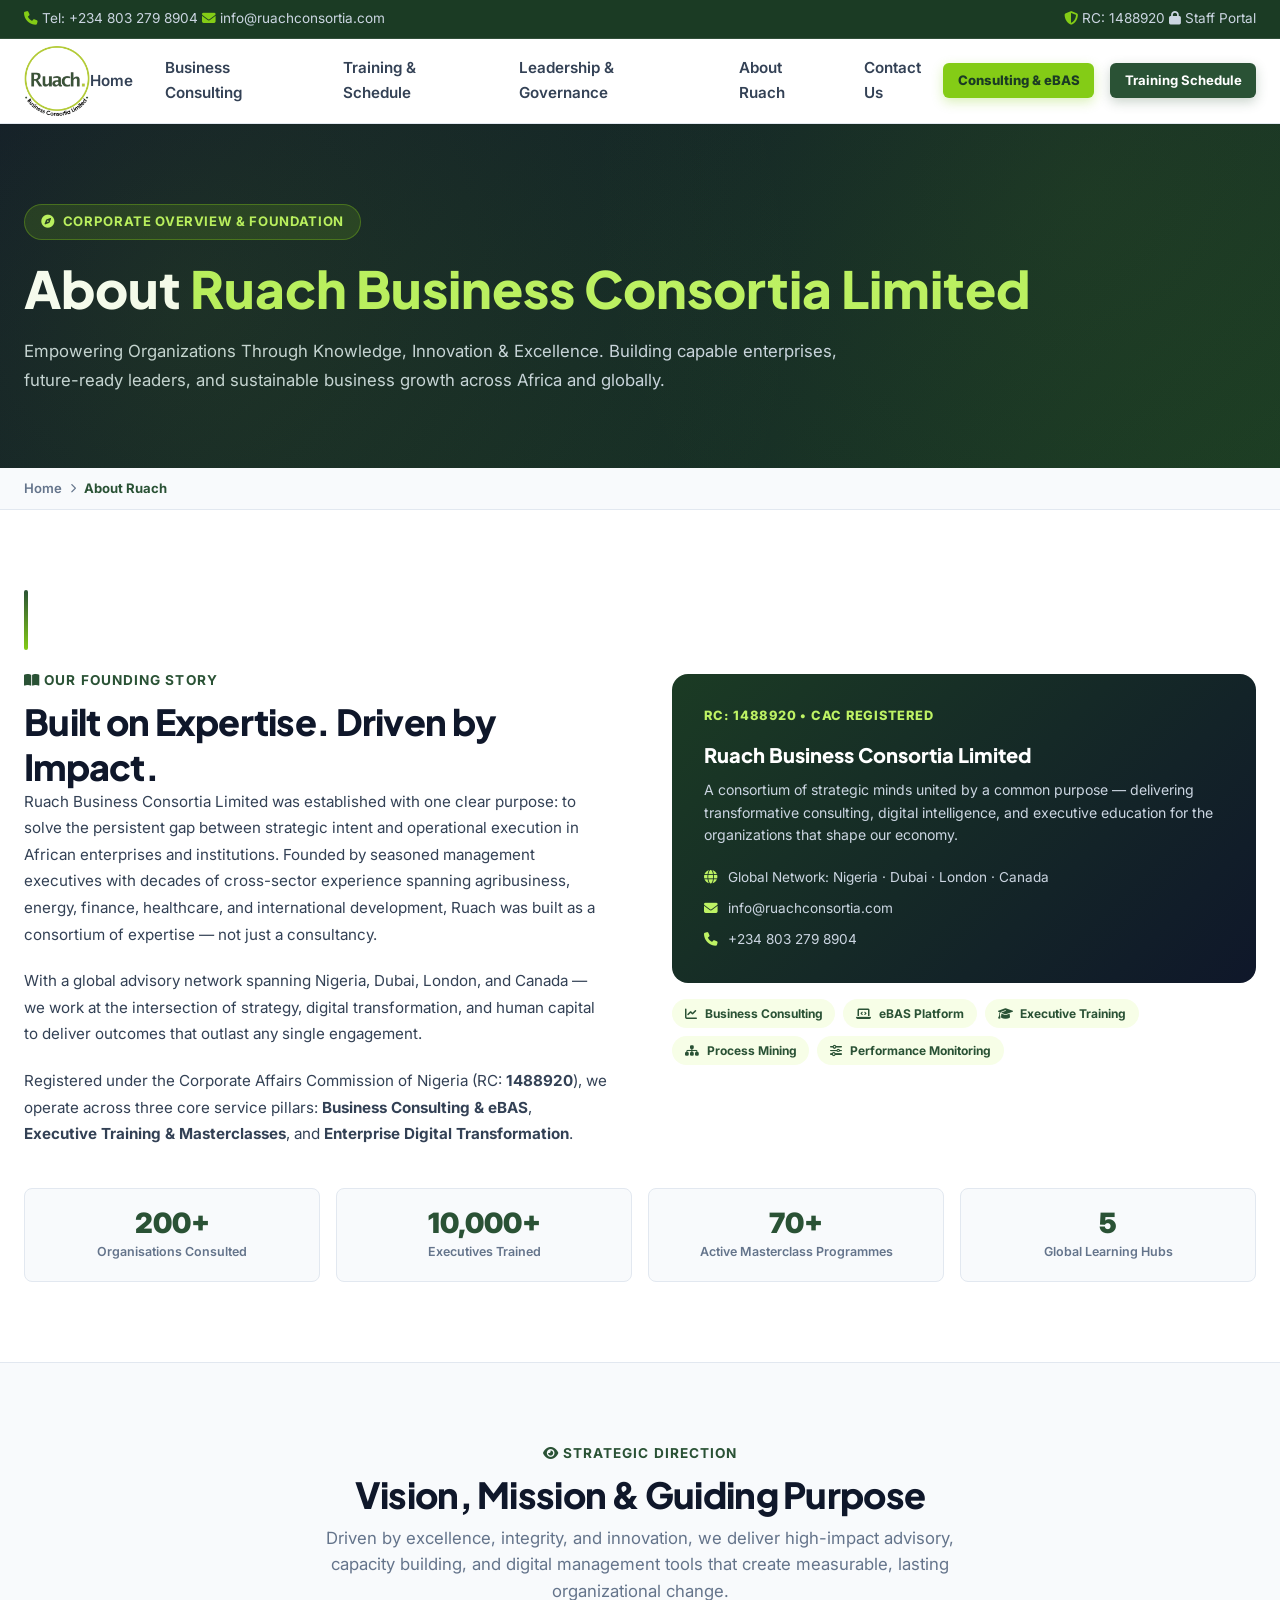
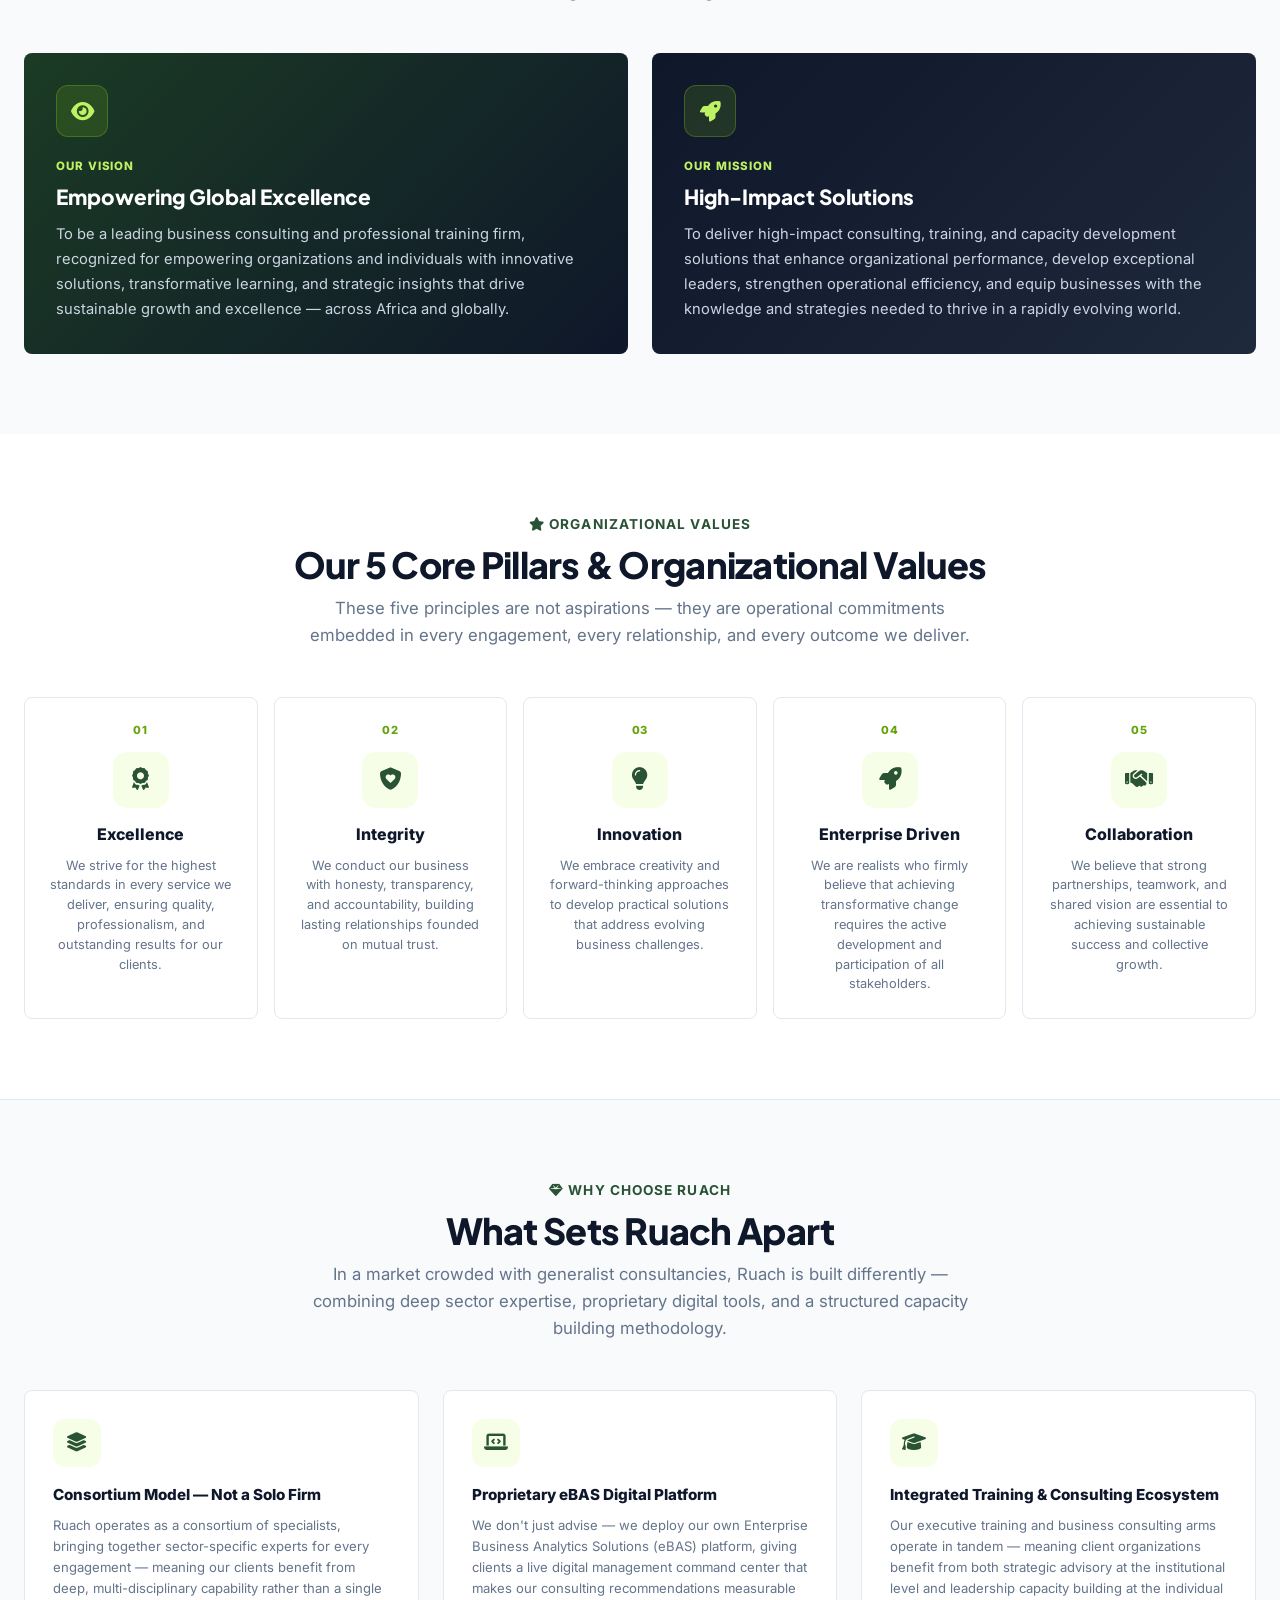
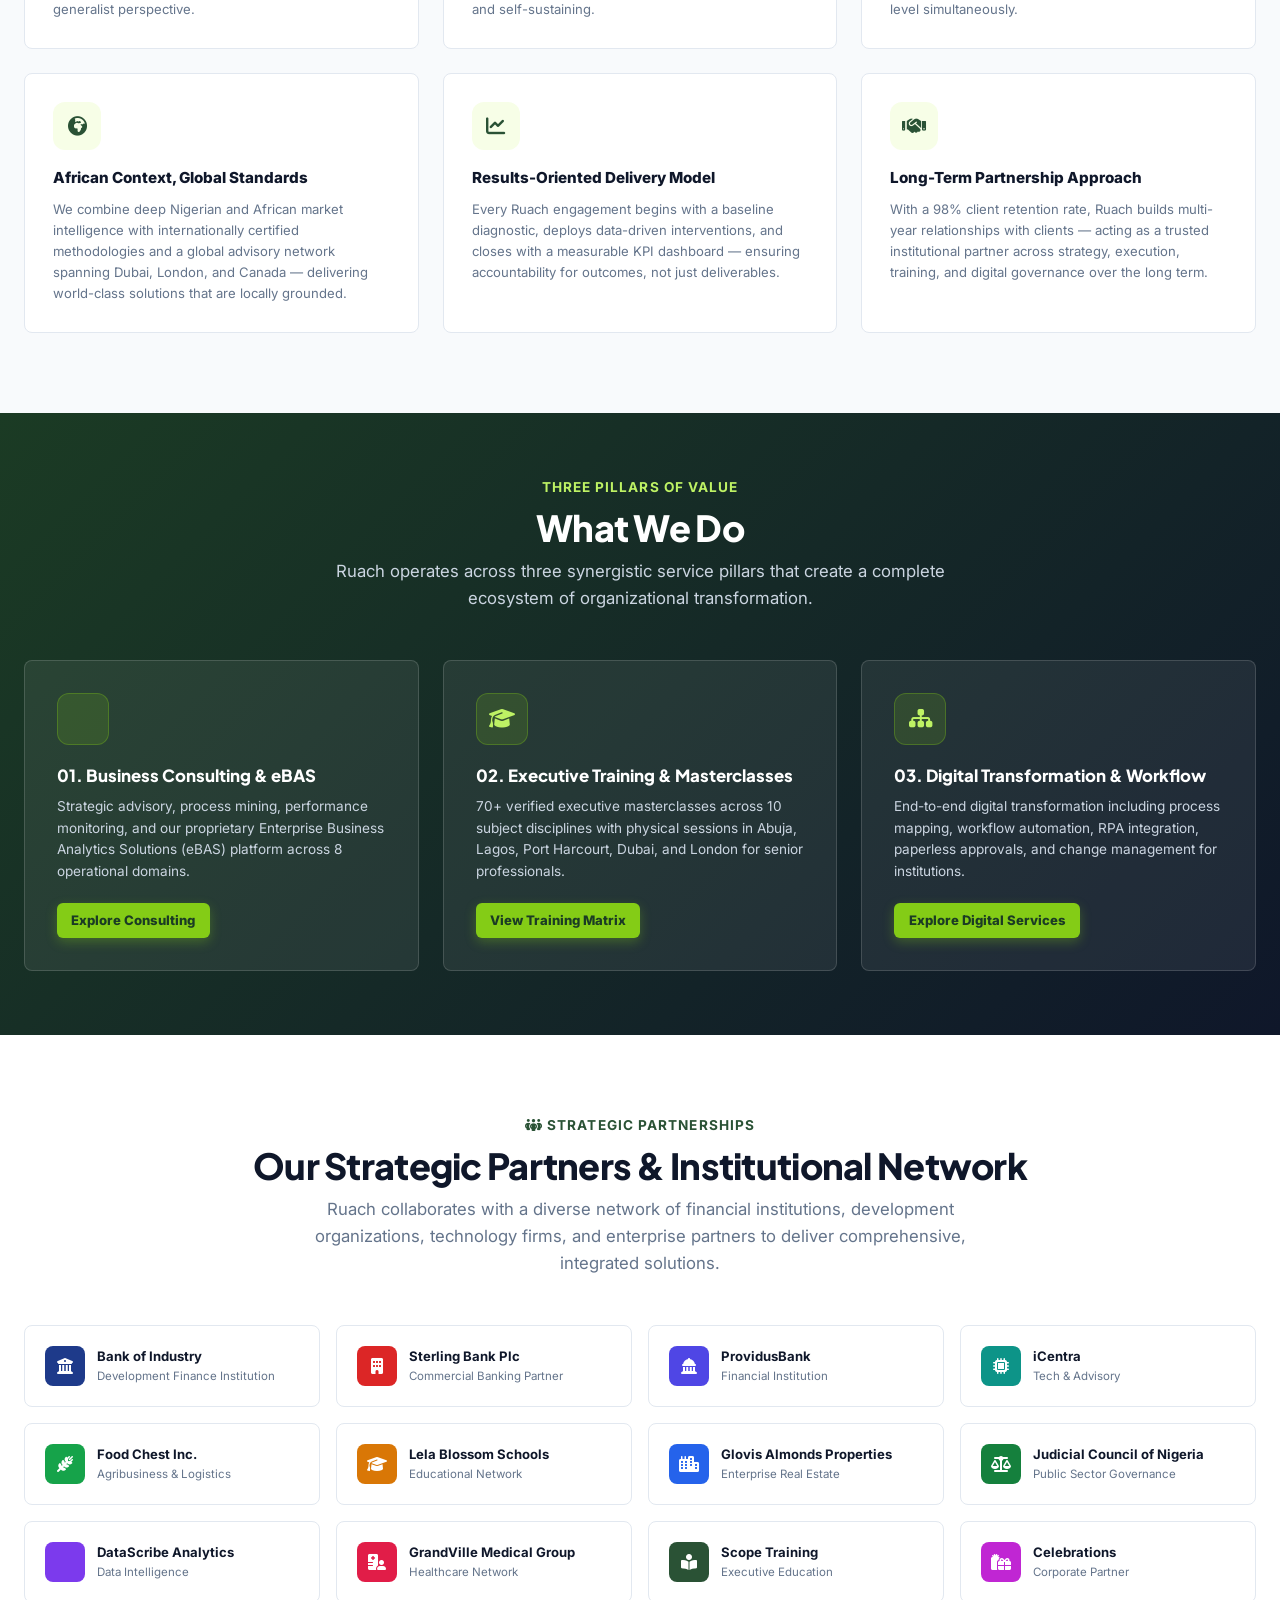
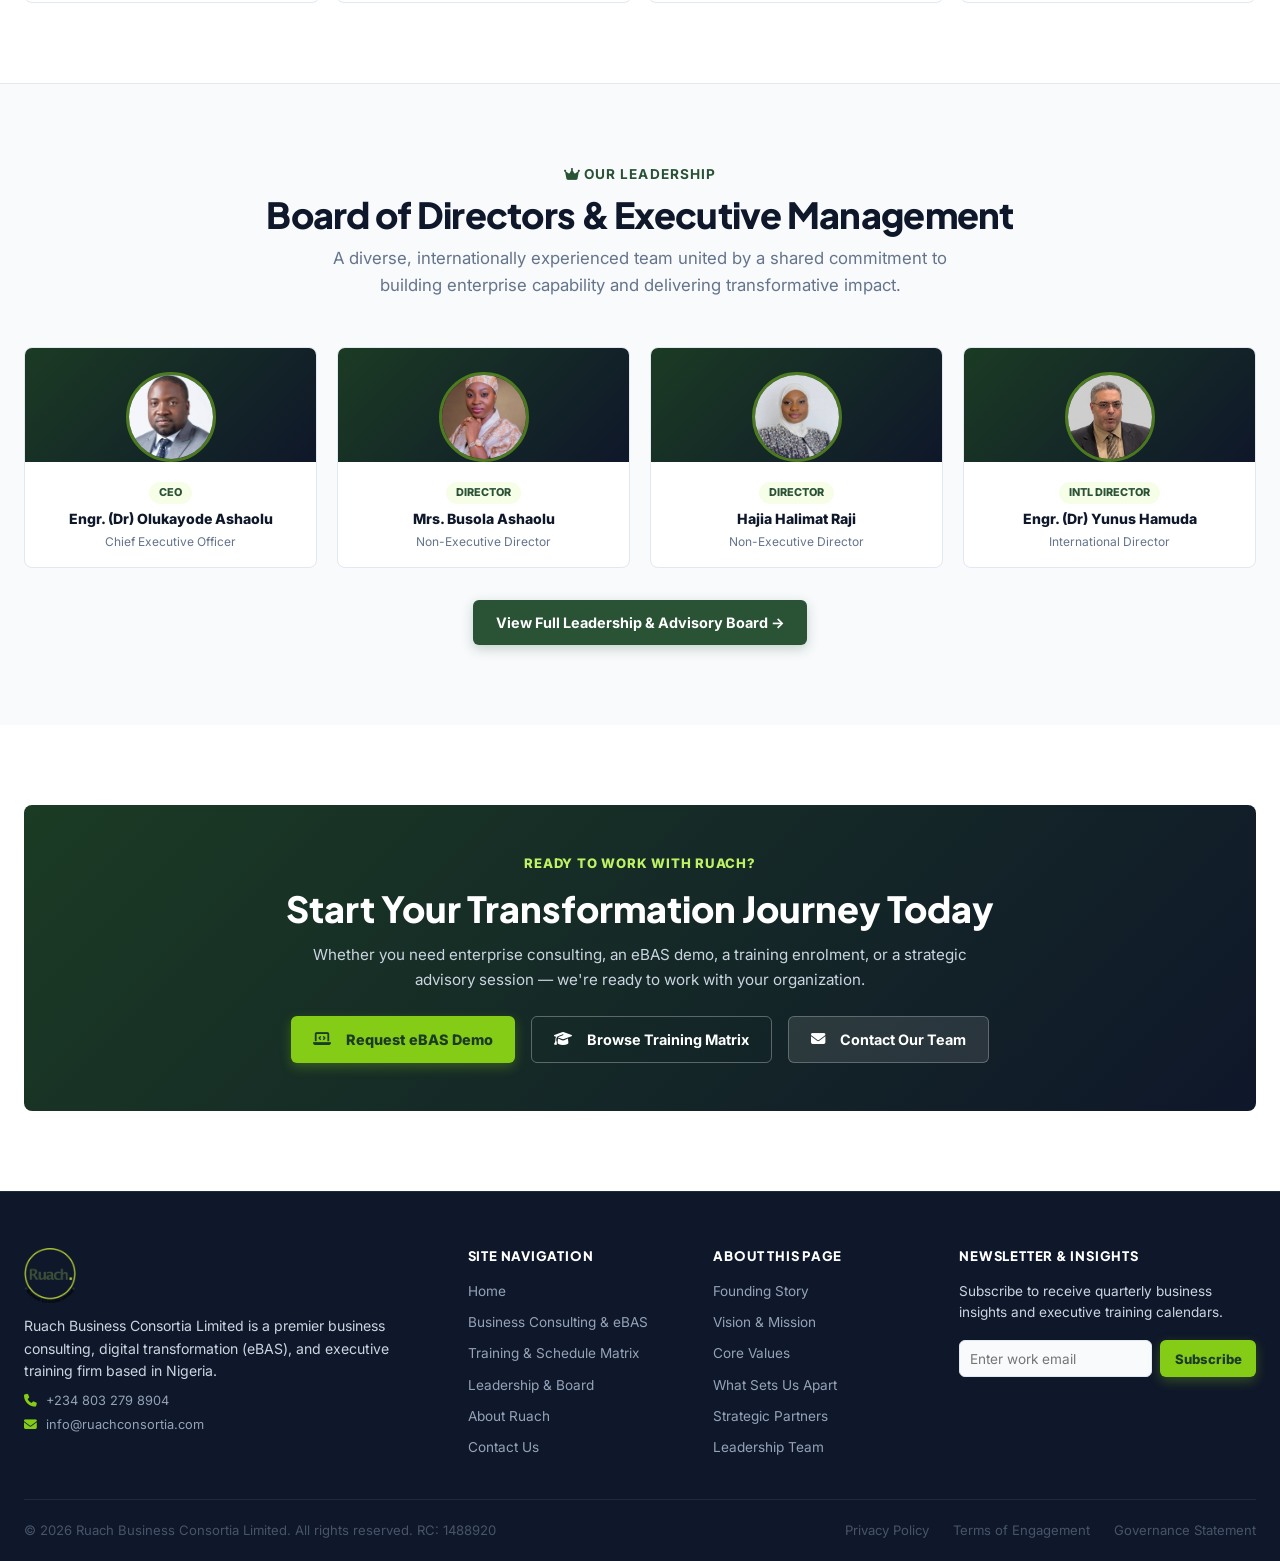
==== about.html @ 00b5b19e "Update available course prospectuses, add lead capture download flow, and update contact details (+2" ====
<!DOCTYPE html>
<html lang="en">
<head>
  <meta charset="UTF-8">
  <meta name="viewport" content="width=device-width, initial-scale=1.0">
  <title>About Ruach Business Consortia Ltd | Vision, Mission &amp; Leadership</title>
  <meta name="description" content="Learn about Ruach Business Consortia Limited — our founding story, vision, mission, core organizational values, strategic partners, and leadership team. Headquartered in Abuja, Nigeria.">
  <link rel="preconnect" href="https://fonts.googleapis.com">
  <link rel="preconnect" href="https://fonts.gstatic.com" crossorigin>
  <link href="https://fonts.googleapis.com/css2?family=Plus+Jakarta+Sans:ital,wght@0,300;0,400;0,500;0,600;0,700;0,800;1,400;1,600&family=Outfit:wght@400;500;600;700;800;900&display=swap" rel="stylesheet">
  <link rel="stylesheet" href="https://cdnjs.cloudflare.com/ajax/libs/font-awesome/6.4.0/css/all.min.css">
  <link rel="stylesheet" href="css/style.css">
  <style>
    /* ── About Hero ── */
    .about-hero{background:linear-gradient(135deg,var(--primary-navy) 0%,var(--primary-green-dark) 100%);padding:5rem 0 4.5rem;color:#fff;position:relative;overflow:hidden;}
    .about-hero::before{content:'';position:absolute;inset:0;background-image:radial-gradient(circle at 15% 50%,rgba(132,204,22,.1) 0%,transparent 55%),radial-gradient(circle at 85% 20%,rgba(132,204,22,.06) 0%,transparent 45%);pointer-events:none;}
    .about-hero-pill{display:inline-flex;align-items:center;gap:.5rem;background:rgba(132,204,22,.15);border:1px solid rgba(132,204,22,.35);color:#BEF264;font-size:.82rem;font-weight:700;padding:.4rem 1rem;border-radius:50px;margin-bottom:1.25rem;text-transform:uppercase;letter-spacing:.05em;}
    .about-hero h1{font-size:clamp(2rem,4vw,3.25rem);font-weight:800;line-height:1.12;color:#fff;margin-bottom:1.25rem;}
    .about-hero h1 span{color:#BEF264;}
    .about-hero p{font-size:1.05rem;color:#CBD5E1;line-height:1.75;max-width:820px;margin-bottom:0;}

    /* ── Story / Founding section ── */
    .story-grid{display:grid;grid-template-columns:1fr 1fr;gap:4rem;align-items:center;}
    .story-accent-bar{width:4px;height:60px;background:linear-gradient(to bottom,var(--primary-green),var(--accent-lime));border-radius:2px;margin-bottom:1.25rem;}
    .story-stat-row{display:grid;grid-template-columns:repeat(4,1fr);gap:1rem;margin-top:2.5rem;}
    .story-stat{background:var(--bg-slate);border:1px solid var(--border-light);border-radius:var(--radius-lg);padding:1.25rem;text-align:center;}
    .story-stat-num{font-size:1.75rem;font-weight:900;color:var(--primary-green);line-height:1;}
    .story-stat-label{font-size:.78rem;color:var(--text-muted);font-weight:600;margin-top:.3rem;}

    /* ── Vision / Mission ── */
    .vm-grid{display:grid;grid-template-columns:1fr 1fr;gap:1.5rem;}
    .vm-box{border-radius:var(--radius-lg);padding:2rem;position:relative;overflow:hidden;}
    .vm-box-vision{background:linear-gradient(135deg,var(--primary-green-dark) 0%,var(--primary-navy) 100%);color:#fff;}
    .vm-box-mission{background:linear-gradient(135deg,var(--primary-navy) 0%,#1e293b 100%);color:#fff;}
    .vm-icon-wrap{width:52px;height:52px;border-radius:12px;background:rgba(132,204,22,.15);border:1px solid rgba(132,204,22,.3);display:flex;align-items:center;justify-content:center;font-size:1.3rem;color:#BEF264;margin-bottom:1.25rem;}
    .vm-label{font-size:.72rem;font-weight:800;color:#BEF264;text-transform:uppercase;letter-spacing:.08em;margin-bottom:.5rem;}
    .vm-title2{font-size:1.3rem;font-weight:800;color:#fff;margin-bottom:.75rem;}
    .vm-text2{font-size:.92rem;color:#CBD5E1;line-height:1.7;}

    /* ── Core Values ── */
    .core-values-page-grid{display:grid;grid-template-columns:repeat(5,1fr);gap:1rem;}
    .cv-card{background:var(--bg-white);border:1px solid var(--border-light);border-radius:var(--radius-lg);padding:1.5rem;text-align:center;transition:var(--transition-fast);position:relative;overflow:hidden;}
    .cv-card::after{content:'';position:absolute;bottom:0;left:0;right:0;height:3px;background:linear-gradient(to right,var(--primary-green),var(--accent-lime));transform:scaleX(0);transition:transform .3s ease;}
    .cv-card:hover{transform:translateY(-4px);box-shadow:var(--shadow-lg);border-color:var(--primary-green);}
    .cv-card:hover::after{transform:scaleX(1);}
    .cv-num{font-size:.7rem;font-weight:800;color:var(--accent-lime-hover);letter-spacing:.08em;text-transform:uppercase;margin-bottom:.75rem;}
    .cv-icon{width:56px;height:56px;border-radius:14px;background:var(--accent-lime-light);color:var(--primary-green);display:flex;align-items:center;justify-content:center;font-size:1.4rem;margin:0 auto .9rem;}
    .cv-title{font-size:1rem;font-weight:800;color:var(--primary-navy);margin-bottom:.5rem;}
    .cv-desc{font-size:.8rem;color:var(--text-muted);line-height:1.55;}

    /* ── Pillars / What Sets Us Apart ── */
    .pillars-grid{display:grid;grid-template-columns:repeat(3,1fr);gap:1.5rem;}
    .pillar-card{background:var(--bg-white);border:1px solid var(--border-light);border-radius:var(--radius-lg);padding:1.75rem;transition:var(--transition-fast);}
    .pillar-card:hover{border-color:var(--primary-green);box-shadow:var(--shadow-md);}
    .pillar-icon{width:48px;height:48px;border-radius:12px;background:var(--accent-lime-light);color:var(--primary-green);display:flex;align-items:center;justify-content:center;font-size:1.2rem;margin-bottom:1rem;}
    .pillar-title{font-size:.95rem;font-weight:800;color:var(--text-dark);margin-bottom:.5rem;}
    .pillar-desc{font-size:.82rem;color:var(--text-muted);line-height:1.6;}

    /* ── Partners ── */
    .partners-display{display:grid;grid-template-columns:repeat(4,1fr);gap:1rem;}
    .partner-tile{background:var(--bg-white);border:1px solid var(--border-light);border-radius:var(--radius-lg);padding:1.25rem;display:flex;align-items:center;gap:.75rem;transition:var(--transition-fast);}
    .partner-tile:hover{border-color:var(--primary-green);box-shadow:var(--shadow-sm);}
    .partner-badge{width:40px;height:40px;border-radius:8px;display:flex;align-items:center;justify-content:center;font-size:1rem;color:#fff;flex-shrink:0;}
    .partner-info .p-name{font-size:.82rem;font-weight:700;color:var(--text-dark);}
    .partner-info .p-type{font-size:.72rem;color:var(--text-muted);}

    /* ── Leadership preview cards ── */
    .leaders-grid{display:grid;grid-template-columns:repeat(4,1fr);gap:1.25rem;}
    .leader-card{background:var(--bg-white);border:1px solid var(--border-light);border-radius:var(--radius-lg);overflow:hidden;transition:var(--transition-fast);text-align:center;}
    .leader-card:hover{transform:translateY(-3px);box-shadow:var(--shadow-lg);border-color:var(--primary-green);}
    .leader-img-wrap{background:linear-gradient(135deg,var(--primary-green-dark),var(--primary-navy));padding:1.5rem 1.5rem 0;display:flex;justify-content:center;}
    .leader-img{width:90px;height:90px;border-radius:50%;object-fit:cover;border:3px solid rgba(132,204,22,.5);}
    .leader-img-placeholder{width:90px;height:90px;border-radius:50%;background:rgba(255,255,255,.15);border:3px solid rgba(132,204,22,.35);display:flex;align-items:center;justify-content:center;font-size:1.6rem;color:#BEF264;}
    .leader-body{padding:1rem;}
    .leader-badge{display:inline-block;background:var(--accent-lime-light);color:var(--primary-green);font-size:.68rem;font-weight:800;padding:.15rem .6rem;border-radius:50px;text-transform:uppercase;margin-bottom:.4rem;}
    .leader-name{font-size:.88rem;font-weight:800;color:var(--text-dark);margin-bottom:.2rem;line-height:1.3;}
    .leader-role{font-size:.75rem;color:var(--text-muted);}

    /* ── CTA Banner ── */
    .about-cta-banner{background:linear-gradient(135deg,var(--primary-green-dark) 0%,var(--primary-navy) 100%);border-radius:var(--radius-lg);padding:3rem;text-align:center;}
    .about-cta-btns{display:flex;gap:1rem;justify-content:center;flex-wrap:wrap;margin-top:1.5rem;}

    /* ── Footer ── */
    .footer{background:var(--primary-navy);color:#CBD5E1;padding:3.5rem 0 0;}
    .footer-grid{display:grid;grid-template-columns:2fr 1fr 1fr 1.5fr;gap:3rem;margin-bottom:2.5rem;}
    .footer-title{font-size:.82rem;font-weight:800;color:#fff;text-transform:uppercase;letter-spacing:.06em;margin-bottom:1rem;}
    .footer-links{display:flex;flex-direction:column;gap:.6rem;}
    .footer-links a{font-size:.85rem;color:#94A3B8;transition:var(--transition-fast);}
    .footer-links a:hover{color:var(--accent-lime);padding-left:4px;}
    .footer-bottom{border-top:1px solid rgba(255,255,255,.08);padding:1.25rem 0;display:flex;justify-content:space-between;align-items:center;font-size:.82rem;color:#475569;}

    @media(max-width:1024px){
      .story-grid{grid-template-columns:1fr;gap:2rem;}
      .core-values-page-grid{grid-template-columns:repeat(3,1fr);}
      .partners-display{grid-template-columns:repeat(2,1fr);}
      .leaders-grid{grid-template-columns:repeat(2,1fr);}
      .pillars-grid{grid-template-columns:repeat(2,1fr);}
      .footer-grid{grid-template-columns:1fr 1fr;}
      .vm-grid{grid-template-columns:1fr;}
    }
    @media(max-width:768px){
      .core-values-page-grid{grid-template-columns:repeat(2,1fr);}
      .story-stat-row{grid-template-columns:repeat(2,1fr);}
      .pillars-grid{grid-template-columns:1fr;}
      .partners-display{grid-template-columns:1fr 1fr;}
      .leaders-grid{grid-template-columns:1fr 1fr;}
      .footer-grid{grid-template-columns:1fr;gap:1.5rem;}
    }
  </style>
</head>
<body>

  <!-- TOP BAR -->
  <div class="top-bar">
    <div class="container top-bar-inner">
      <div class="top-bar-left">
        <span class="top-bar-item"><i class="fa-solid fa-phone" style="color:var(--accent-lime);"></i> Tel: +234 803 279 8904</span>
        <span class="top-bar-item"><i class="fa-solid fa-envelope" style="color:var(--accent-lime);"></i> info@ruachconsortia.com</span>
      </div>
      <div class="top-bar-right">
        <span class="top-bar-item"><i class="fa-solid fa-shield-halved" style="color:var(--accent-lime);"></i> RC: 1488920</span>
        <a href="index.html#admin" class="top-bar-link"><i class="fa-solid fa-lock"></i> Staff Portal</a>
      </div>
    </div>
  </div>

  <!-- MAIN NAV -->
  <header class="header">
    <div class="container header-inner">
      <a href="index.html" class="brand-logo-wrapper">
        <img src="assets/images/ruach_logo_new.png" alt="Ruach Business Consortia Limited Logo" class="brand-logo-img">
      </a>
      <nav class="nav-menu" id="navMenu">
        <a href="index.html" class="nav-link">Home</a>
        <a href="consulting.html" class="nav-link">Business Consulting</a>
        <a href="trainings.html" class="nav-link">Training &amp; Schedule</a>
        <a href="index.html#leadership" class="nav-link">Leadership &amp; Governance</a>
        <a href="about.html" class="nav-link active">About Ruach</a>
        <a href="index.html#contact" class="nav-link">Contact Us</a>
      </nav>
      <div class="nav-actions">
        <a href="consulting.html" class="btn btn-lime btn-sm">Consulting &amp; eBAS</a>
        <a href="trainings.html" class="btn btn-primary btn-sm">Training Schedule</a>
        <button class="mobile-nav-toggle" id="mobileNavToggle"><i class="fa-solid fa-bars"></i></button>
      </div>
    </div>
  </header>

  <!-- =============================================
       HERO
  ============================================== -->
  <section class="about-hero">
    <div class="container">
      <div class="about-hero-pill"><i class="fa-solid fa-compass"></i> Corporate Overview &amp; Foundation</div>
      <h1>About <span>Ruach Business Consortia Limited</span></h1>
      <p>Empowering Organizations Through Knowledge, Innovation &amp; Excellence. Building capable enterprises, future-ready leaders, and sustainable business growth across Africa and globally.</p>
    </div>
  </section>

  <!-- BREADCRUMB STRIP -->
  <div style="background:var(--bg-slate);border-bottom:1px solid var(--border-light);padding:.65rem 0;">
    <div class="container" style="display:flex;align-items:center;gap:.5rem;font-size:.82rem;color:var(--text-muted);">
      <a href="index.html" style="color:var(--text-muted);font-weight:600;">Home</a>
      <i class="fa-solid fa-chevron-right" style="font-size:.6rem;"></i>
      <span style="color:var(--primary-green);font-weight:700;">About Ruach</span>
    </div>
  </div>

  <!-- =============================================
       FOUNDING STORY SECTION
  ============================================== -->
  <section class="section" style="background:var(--bg-white);" id="story">
    <div class="container">
      <div class="story-grid">
        <div>
          <div class="story-accent-bar"></div>
          <div class="section-subtitle"><i class="fa-solid fa-book-open" style="color:var(--primary-green);"></i> Our Founding Story</div>
          <h2 class="section-title">Built on Expertise. Driven by Impact.</h2>
          <p style="font-size:.95rem;color:var(--text-body);line-height:1.75;margin-bottom:1.25rem;">
            Ruach Business Consortia Limited was established with one clear purpose: to solve the persistent gap between strategic intent and operational execution in African enterprises and institutions. Founded by seasoned management executives with decades of cross-sector experience spanning agribusiness, energy, finance, healthcare, and international development, Ruach was built as a consortium of expertise — not just a consultancy.
          </p>
          <p style="font-size:.95rem;color:var(--text-body);line-height:1.75;margin-bottom:1.25rem;">
            With a global advisory network spanning Nigeria, Dubai, London, and Canada — we work at the intersection of strategy, digital transformation, and human capital to deliver outcomes that outlast any single engagement.
          </p>
          <p style="font-size:.95rem;color:var(--text-body);line-height:1.75;">
            Registered under the Corporate Affairs Commission of Nigeria (RC: <strong>1488920</strong>), we operate across three core service pillars: <strong>Business Consulting &amp; eBAS</strong>, <strong>Executive Training &amp; Masterclasses</strong>, and <strong>Enterprise Digital Transformation</strong>.
          </p>
        </div>
        <div>
          <div style="background:linear-gradient(135deg,var(--primary-green-dark) 0%,var(--primary-navy) 100%);border-radius:16px;padding:2rem;color:#fff;margin-bottom:1rem;">
            <div style="font-size:.8rem;font-weight:800;color:#BEF264;text-transform:uppercase;letter-spacing:.06em;margin-bottom:1rem;">RC: 1488920 &bull; CAC Registered</div>
            <h3 style="font-size:1.25rem;font-weight:800;color:#fff;margin-bottom:.75rem;">Ruach Business Consortia Limited</h3>
            <p style="font-size:.88rem;color:#CBD5E1;line-height:1.6;margin-bottom:1.25rem;">A consortium of strategic minds united by a common purpose — delivering transformative consulting, digital intelligence, and executive education for the organizations that shape our economy.</p>
            <div style="display:flex;flex-direction:column;gap:.6rem;">
              <div style="display:flex;align-items:center;gap:.6rem;font-size:.85rem;color:#CBD5E1;">
                <i class="fa-solid fa-globe" style="color:#BEF264;width:14px;"></i> Global Network: Nigeria · Dubai · London · Canada
              </div>
              <div style="display:flex;align-items:center;gap:.6rem;font-size:.85rem;color:#CBD5E1;">
                <i class="fa-solid fa-envelope" style="color:#BEF264;width:14px;"></i> info@ruachconsortia.com
              </div>
              <div style="display:flex;align-items:center;gap:.6rem;font-size:.85rem;color:#CBD5E1;">
                <i class="fa-solid fa-phone" style="color:#BEF264;width:14px;"></i> +234 803 279 8904
              </div>
            </div>
          </div>

          <!-- Quick service tags -->
          <div style="display:flex;flex-wrap:wrap;gap:.5rem;">
            <span style="background:var(--accent-lime-light);color:var(--primary-green);font-size:.75rem;font-weight:700;padding:.3rem .8rem;border-radius:50px;"><i class="fa-solid fa-chart-line" style="margin-right:.3rem;"></i> Business Consulting</span>
            <span style="background:var(--accent-lime-light);color:var(--primary-green);font-size:.75rem;font-weight:700;padding:.3rem .8rem;border-radius:50px;"><i class="fa-solid fa-laptop-code" style="margin-right:.3rem;"></i> eBAS Platform</span>
            <span style="background:var(--accent-lime-light);color:var(--primary-green);font-size:.75rem;font-weight:700;padding:.3rem .8rem;border-radius:50px;"><i class="fa-solid fa-graduation-cap" style="margin-right:.3rem;"></i> Executive Training</span>
            <span style="background:var(--accent-lime-light);color:var(--primary-green);font-size:.75rem;font-weight:700;padding:.3rem .8rem;border-radius:50px;"><i class="fa-solid fa-sitemap" style="margin-right:.3rem;"></i> Process Mining</span>
            <span style="background:var(--accent-lime-light);color:var(--primary-green);font-size:.75rem;font-weight:700;padding:.3rem .8rem;border-radius:50px;"><i class="fa-solid fa-sliders" style="margin-right:.3rem;"></i> Performance Monitoring</span>
          </div>
        </div>
      </div>

      <!-- Stats row -->
      <div class="story-stat-row">
        <div class="story-stat">
          <div class="story-stat-num">200+</div>
          <div class="story-stat-label">Organisations Consulted</div>
        </div>
        <div class="story-stat">
          <div class="story-stat-num">10,000+</div>
          <div class="story-stat-label">Executives Trained</div>
        </div>
        <div class="story-stat">
          <div class="story-stat-num">70+</div>
          <div class="story-stat-label">Active Masterclass Programmes</div>
        </div>
        <div class="story-stat">
          <div class="story-stat-num">5</div>
          <div class="story-stat-label">Global Learning Hubs</div>
        </div>
      </div>
    </div>
  </section>

  <!-- =============================================
       VISION & MISSION
  ============================================== -->
  <section class="section" id="vision-mission" style="background:var(--bg-slate);border-top:1px solid var(--border-light);">
    <div class="container">
      <div class="section-header">
        <div class="section-subtitle"><i class="fa-solid fa-eye" style="color:var(--primary-green);"></i> Strategic Direction</div>
        <h2 class="section-title">Vision, Mission &amp; Guiding Purpose</h2>
        <p class="section-description">Driven by excellence, integrity, and innovation, we deliver high-impact advisory, capacity building, and digital management tools that create measurable, lasting organizational change.</p>
      </div>
      <div class="vm-grid">
        <div class="vm-box vm-box-vision">
          <div class="vm-icon-wrap"><i class="fa-solid fa-eye"></i></div>
          <div class="vm-label">Our Vision</div>
          <h3 class="vm-title2">Empowering Global Excellence</h3>
          <p class="vm-text2">To be a leading business consulting and professional training firm, recognized for empowering organizations and individuals with innovative solutions, transformative learning, and strategic insights that drive sustainable growth and excellence — across Africa and globally.</p>
        </div>
        <div class="vm-box vm-box-mission">
          <div class="vm-icon-wrap"><i class="fa-solid fa-rocket"></i></div>
          <div class="vm-label">Our Mission</div>
          <h3 class="vm-title2">High-Impact Solutions</h3>
          <p class="vm-text2">To deliver high-impact consulting, training, and capacity development solutions that enhance organizational performance, develop exceptional leaders, strengthen operational efficiency, and equip businesses with the knowledge and strategies needed to thrive in a rapidly evolving world.</p>
        </div>
      </div>
    </div>
  </section>

  <!-- =============================================
       CORE VALUES (rendered from app.js CORE_VALUES_DATA)
  ============================================== -->
  <section class="section" id="core-values" style="background:var(--bg-white);">
    <div class="container">
      <div class="section-header">
        <div class="section-subtitle"><i class="fa-solid fa-star" style="color:var(--primary-green);"></i> Organizational Values</div>
        <h2 class="section-title">Our 5 Core Pillars &amp; Organizational Values</h2>
        <p class="section-description">These five principles are not aspirations — they are operational commitments embedded in every engagement, every relationship, and every outcome we deliver.</p>
      </div>
      <div class="core-values-page-grid" id="aboutCoreValuesGrid">
        <!-- Populated by app.js CORE_VALUES_DATA via inline script below -->
      </div>
    </div>
  </section>

  <!-- =============================================
       WHAT SETS US APART
  ============================================== -->
  <section class="section" id="pillars" style="background:var(--bg-slate);border-top:1px solid var(--border-light);">
    <div class="container">
      <div class="section-header">
        <div class="section-subtitle"><i class="fa-solid fa-gem" style="color:var(--primary-green);"></i> Why Choose Ruach</div>
        <h2 class="section-title">What Sets Ruach Apart</h2>
        <p class="section-description">In a market crowded with generalist consultancies, Ruach is built differently — combining deep sector expertise, proprietary digital tools, and a structured capacity building methodology.</p>
      </div>
      <div class="pillars-grid">
        <div class="pillar-card">
          <div class="pillar-icon"><i class="fa-solid fa-layer-group"></i></div>
          <div class="pillar-title">Consortium Model — Not a Solo Firm</div>
          <div class="pillar-desc">Ruach operates as a consortium of specialists, bringing together sector-specific experts for every engagement — meaning our clients benefit from deep, multi-disciplinary capability rather than a single generalist perspective.</div>
        </div>
        <div class="pillar-card">
          <div class="pillar-icon"><i class="fa-solid fa-laptop-code"></i></div>
          <div class="pillar-title">Proprietary eBAS Digital Platform</div>
          <div class="pillar-desc">We don't just advise — we deploy our own Enterprise Business Analytics Solutions (eBAS) platform, giving clients a live digital management command center that makes our consulting recommendations measurable and self-sustaining.</div>
        </div>
        <div class="pillar-card">
          <div class="pillar-icon"><i class="fa-solid fa-graduation-cap"></i></div>
          <div class="pillar-title">Integrated Training &amp; Consulting Ecosystem</div>
          <div class="pillar-desc">Our executive training and business consulting arms operate in tandem — meaning client organizations benefit from both strategic advisory at the institutional level and leadership capacity building at the individual level simultaneously.</div>
        </div>
        <div class="pillar-card">
          <div class="pillar-icon"><i class="fa-solid fa-globe-africa"></i></div>
          <div class="pillar-title">African Context, Global Standards</div>
          <div class="pillar-desc">We combine deep Nigerian and African market intelligence with internationally certified methodologies and a global advisory network spanning Dubai, London, and Canada — delivering world-class solutions that are locally grounded.</div>
        </div>
        <div class="pillar-card">
          <div class="pillar-icon"><i class="fa-solid fa-chart-line"></i></div>
          <div class="pillar-title">Results-Oriented Delivery Model</div>
          <div class="pillar-desc">Every Ruach engagement begins with a baseline diagnostic, deploys data-driven interventions, and closes with a measurable KPI dashboard — ensuring accountability for outcomes, not just deliverables.</div>
        </div>
        <div class="pillar-card">
          <div class="pillar-icon"><i class="fa-solid fa-handshake"></i></div>
          <div class="pillar-title">Long-Term Partnership Approach</div>
          <div class="pillar-desc">With a 98% client retention rate, Ruach builds multi-year relationships with clients — acting as a trusted institutional partner across strategy, execution, training, and digital governance over the long term.</div>
        </div>
      </div>
    </div>
  </section>

  <!-- =============================================
       THREE SERVICE PILLARS
  ============================================== -->
  <section class="section" style="background:linear-gradient(135deg,var(--primary-green-dark) 0%,var(--primary-navy) 100%);padding:4rem 0;">
    <div class="container">
      <div class="section-header">
        <div class="section-subtitle" style="color:#BEF264;">Three Pillars of Value</div>
        <h2 class="section-title" style="color:#fff;">What We Do</h2>
        <p class="section-description" style="color:#CBD5E1;">Ruach operates across three synergistic service pillars that create a complete ecosystem of organizational transformation.</p>
      </div>
      <div style="display:grid;grid-template-columns:repeat(3,1fr);gap:1.5rem;">
        <div style="background:rgba(255,255,255,.07);border:1px solid rgba(255,255,255,.15);border-radius:var(--radius-lg);padding:2rem;">
          <div style="width:52px;height:52px;border-radius:12px;background:rgba(132,204,22,.15);border:1px solid rgba(132,204,22,.3);display:flex;align-items:center;justify-content:center;font-size:1.3rem;color:#BEF264;margin-bottom:1.25rem;"><i class="fa-solid fa-chart-network"></i></div>
          <h3 style="font-size:1.05rem;font-weight:800;color:#fff;margin-bottom:.65rem;">01. Business Consulting &amp; eBAS</h3>
          <p style="font-size:.85rem;color:#CBD5E1;line-height:1.6;margin-bottom:1.25rem;">Strategic advisory, process mining, performance monitoring, and our proprietary Enterprise Business Analytics Solutions (eBAS) platform across 8 operational domains.</p>
          <a href="consulting.html" class="btn btn-lime btn-sm">Explore Consulting</a>
        </div>
        <div style="background:rgba(255,255,255,.07);border:1px solid rgba(255,255,255,.15);border-radius:var(--radius-lg);padding:2rem;">
          <div style="width:52px;height:52px;border-radius:12px;background:rgba(132,204,22,.15);border:1px solid rgba(132,204,22,.3);display:flex;align-items:center;justify-content:center;font-size:1.3rem;color:#BEF264;margin-bottom:1.25rem;"><i class="fa-solid fa-graduation-cap"></i></div>
          <h3 style="font-size:1.05rem;font-weight:800;color:#fff;margin-bottom:.65rem;">02. Executive Training &amp; Masterclasses</h3>
          <p style="font-size:.85rem;color:#CBD5E1;line-height:1.6;margin-bottom:1.25rem;">70+ verified executive masterclasses across 10 subject disciplines with physical sessions in Abuja, Lagos, Port Harcourt, Dubai, and London for senior professionals.</p>
          <a href="trainings.html" class="btn btn-lime btn-sm">View Training Matrix</a>
        </div>
        <div style="background:rgba(255,255,255,.07);border:1px solid rgba(255,255,255,.15);border-radius:var(--radius-lg);padding:2rem;">
          <div style="width:52px;height:52px;border-radius:12px;background:rgba(132,204,22,.15);border:1px solid rgba(132,204,22,.3);display:flex;align-items:center;justify-content:center;font-size:1.3rem;color:#BEF264;margin-bottom:1.25rem;"><i class="fa-solid fa-sitemap"></i></div>
          <h3 style="font-size:1.05rem;font-weight:800;color:#fff;margin-bottom:.65rem;">03. Digital Transformation &amp; Workflow</h3>
          <p style="font-size:.85rem;color:#CBD5E1;line-height:1.6;margin-bottom:1.25rem;">End-to-end digital transformation including process mapping, workflow automation, RPA integration, paperless approvals, and change management for institutions.</p>
          <a href="consulting.html#process-mining" class="btn btn-lime btn-sm">Explore Digital Services</a>
        </div>
      </div>
    </div>
  </section>

  <!-- =============================================
       STRATEGIC PARTNERS (rendered from app.js PARTNERS_DATA)
  ============================================== -->
  <section class="section" id="partners" style="background:var(--bg-white);">
    <div class="container">
      <div class="section-header">
        <div class="section-subtitle"><i class="fa-solid fa-people-group" style="color:var(--primary-green);"></i> Strategic Partnerships</div>
        <h2 class="section-title">Our Strategic Partners &amp; Institutional Network</h2>
        <p class="section-description">Ruach collaborates with a diverse network of financial institutions, development organizations, technology firms, and enterprise partners to deliver comprehensive, integrated solutions.</p>
      </div>
      <div class="partners-display" id="aboutPartnersGrid">
        <!-- Rendered from PARTNERS_DATA via inline script -->
      </div>
    </div>
  </section>

  <!-- =============================================
       LEADERSHIP PREVIEW
  ============================================== -->
  <section class="section" id="leadership-preview" style="background:var(--bg-slate);border-top:1px solid var(--border-light);">
    <div class="container">
      <div class="section-header">
        <div class="section-subtitle"><i class="fa-solid fa-crown" style="color:var(--primary-green);"></i> Our Leadership</div>
        <h2 class="section-title">Board of Directors &amp; Executive Management</h2>
        <p class="section-description">A diverse, internationally experienced team united by a shared commitment to building enterprise capability and delivering transformative impact.</p>
      </div>
      <div class="leaders-grid" id="aboutLeadersGrid">
        <!-- Rendered from TEAM_DATA via inline script -->
      </div>
      <div style="text-align:center;margin-top:2rem;">
        <a href="index.html#leadership" class="btn btn-primary">View Full Leadership &amp; Advisory Board &rarr;</a>
      </div>
    </div>
  </section>

  <!-- =============================================
       CTA BANNER
  ============================================== -->
  <section class="section" style="background:var(--bg-white);">
    <div class="container">
      <div class="about-cta-banner">
        <div style="font-size:.82rem;font-weight:800;color:#BEF264;text-transform:uppercase;letter-spacing:.06em;margin-bottom:.75rem;">Ready to Work With Ruach?</div>
        <h2 style="font-size:clamp(1.5rem,3vw,2.25rem);font-weight:800;color:#fff;margin-bottom:.75rem;">Start Your Transformation Journey Today</h2>
        <p style="font-size:.95rem;color:#CBD5E1;max-width:680px;margin:0 auto;">Whether you need enterprise consulting, an eBAS demo, a training enrolment, or a strategic advisory session — we're ready to work with your organization.</p>
        <div class="about-cta-btns">
          <a href="consulting.html#request-demo" class="btn btn-lime"><i class="fa-solid fa-laptop-code" style="margin-right:.4rem;"></i> Request eBAS Demo</a>
          <a href="trainings.html#schedule" class="btn btn-outline-green" style="color:#fff;border-color:rgba(255,255,255,.3);"><i class="fa-solid fa-graduation-cap" style="margin-right:.4rem;"></i> Browse Training Matrix</a>
          <a href="index.html#contact" class="btn" style="background:rgba(255,255,255,.1);color:#fff;border:1px solid rgba(255,255,255,.25);"><i class="fa-solid fa-envelope" style="margin-right:.4rem;"></i> Contact Our Team</a>
        </div>
      </div>
    </div>
  </section>

  <!-- FOOTER -->
  <footer class="footer">
    <div class="container">
      <div class="footer-grid">
        <div>
          <a href="index.html" class="brand-logo-wrapper" style="margin-bottom:.5rem;">
            <img src="assets/images/ruach_logo_new.png" alt="Ruach Logo" style="height:55px;width:auto;object-fit:contain;">
          </a>
          <p style="font-size:.88rem;line-height:1.6;color:#CBD5E1;margin-top:.75rem;">Ruach Business Consortia Limited is a premier business consulting, digital transformation (eBAS), and executive training firm based in Nigeria.</p>
          <p style="font-size:.8rem;color:#94A3B8;margin-top:.5rem;"><i class="fa-solid fa-phone" style="color:var(--accent-lime);margin-right:.3rem;"></i> +234 803 279 8904</p>
          <p style="font-size:.8rem;color:#94A3B8;margin-top:.25rem;"><i class="fa-solid fa-envelope" style="color:var(--accent-lime);margin-right:.3rem;"></i> info@ruachconsortia.com</p>
        </div>
        <div>
          <h4 class="footer-title">Site Navigation</h4>
          <div class="footer-links">
            <a href="index.html">Home</a>
            <a href="consulting.html">Business Consulting &amp; eBAS</a>
            <a href="trainings.html">Training &amp; Schedule Matrix</a>
            <a href="index.html#leadership">Leadership &amp; Board</a>
            <a href="about.html">About Ruach</a>
            <a href="index.html#contact">Contact Us</a>
          </div>
        </div>
        <div>
          <h4 class="footer-title">About This Page</h4>
          <div class="footer-links">
            <a href="#story">Founding Story</a>
            <a href="#vision-mission">Vision &amp; Mission</a>
            <a href="#core-values">Core Values</a>
            <a href="#pillars">What Sets Us Apart</a>
            <a href="#partners">Strategic Partners</a>
            <a href="#leadership-preview">Leadership Team</a>
          </div>
        </div>
        <div>
          <h4 class="footer-title">Newsletter &amp; Insights</h4>
          <p style="font-size:.85rem;color:#CBD5E1;margin-bottom:1rem;">Subscribe to receive quarterly business insights and executive training calendars.</p>
          <form onsubmit="event.preventDefault();const t=document.getElementById('aboutToast');t.textContent='Subscribed to Ruach insights!';t.style.transform='translateY(0)';t.style.opacity='1';setTimeout(()=>{t.style.transform='translateY(100px)';t.style.opacity='0';},3000);">
            <div style="display:flex;gap:.5rem;">
              <input type="email" class="form-control" placeholder="Enter work email" required style="font-size:.85rem;padding:.6rem;">
              <button type="submit" class="btn btn-lime btn-sm">Subscribe</button>
            </div>
          </form>
        </div>
      </div>
      <div class="footer-bottom">
        <div>&copy; 2026 Ruach Business Consortia Limited. All rights reserved. RC: 1488920</div>
        <div style="display:flex;gap:1.5rem;">
          <a href="#">Privacy Policy</a>
          <a href="#">Terms of Engagement</a>
          <a href="#">Governance Statement</a>
        </div>
      </div>
    </div>
  </footer>

  <div id="aboutToast" style="position:fixed;bottom:2rem;right:2rem;background:var(--primary-green);color:#fff;padding:1rem 1.5rem;border-radius:8px;box-shadow:var(--shadow-xl);font-weight:600;font-size:.9rem;transform:translateY(100px);opacity:0;transition:all .35s ease;z-index:9999;max-width:320px;"></div>

  <script src="js/app.js"></script>
  <script>
    // Mobile nav
    document.getElementById('mobileNavToggle').addEventListener('click',()=>{
      document.getElementById('navMenu').classList.toggle('active');
    });

    // Smooth scroll
    document.querySelectorAll('a[href^="#"]').forEach(a=>{
      a.addEventListener('click',e=>{
        const t=document.querySelector(a.getAttribute('href'));
        if(t){e.preventDefault();t.scrollIntoView({behavior:'smooth'});}
      });
    });

    // Render core values into about page grid using app.js CORE_VALUES_DATA
    function renderAboutCoreValues() {
      const grid = document.getElementById('aboutCoreValuesGrid');
      if (!grid || typeof CORE_VALUES_DATA === 'undefined') return;
      grid.innerHTML = CORE_VALUES_DATA.map(v => `
        <div class="cv-card">
          <div class="cv-num">${v.num}</div>
          <div class="cv-icon"><i class="fa-solid ${v.icon}"></i></div>
          <div class="cv-title">${v.title}</div>
          <div class="cv-desc">${v.desc}</div>
        </div>
      `).join('');
    }

    // Render strategic partners using app.js PARTNERS_DATA
    function renderAboutPartners() {
      const grid = document.getElementById('aboutPartnersGrid');
      if (!grid || typeof PARTNERS_DATA === 'undefined') return;
      grid.innerHTML = PARTNERS_DATA.map(p => `
        <div class="partner-tile">
          <div class="partner-badge" style="background:${p.color};"><i class="fa-solid ${p.icon}"></i></div>
          <div class="partner-info">
            <div class="p-name">${p.name}</div>
            <div class="p-type">${p.type}</div>
          </div>
        </div>
      `).join('');
    }

    // Render leadership preview using app.js TEAM_DATA (management only, max 4)
    function renderAboutLeaders() {
      const grid = document.getElementById('aboutLeadersGrid');
      if (!grid || typeof TEAM_DATA === 'undefined') return;
      const mgmt = TEAM_DATA.filter(m => m.category === 'management').slice(0, 4);
      grid.innerHTML = mgmt.map(m => `
        <div class="leader-card">
          <div class="leader-img-wrap">
            ${m.image
              ? `<img src="${m.image}" alt="${m.name}" class="leader-img" onerror="this.outerHTML='<div class=\\'leader-img-placeholder\\'><i class=\\'fa-solid fa-user\\'></i></div>'">`
              : `<div class="leader-img-placeholder"><i class="fa-solid fa-user"></i></div>`}
          </div>
          <div class="leader-body">
            <span class="leader-badge">${m.badge}</span>
            <div class="leader-name">${m.name}</div>
            <div class="leader-role">${m.role}</div>
          </div>
        </div>
      `).join('');
    }

    document.addEventListener('DOMContentLoaded', () => {
      renderAboutCoreValues();
      renderAboutPartners();
      renderAboutLeaders();
    });
  </script>
</body>
</html>
---- css/style.css ----
/* Ruach Training Hub - Official Ruach Brand Design System */
@import url('https://fonts.googleapis.com/css2?family=Inter:wght@300;400;500;600;700;800&family=Plus+Jakarta+Sans:wght@500;600;700;800&display=swap');

:root {
  /* Official Ruach Brand Palette */
  --primary-green: #2A5235;
  --primary-green-dark: #1B3B24;
  --primary-green-hover: #21432A;
  --accent-lime: #84CC16;
  --accent-lime-hover: #65A30D;
  --accent-lime-light: #F7FEE7;
  --accent-lime-border: #D9F99D;
  
  --primary-navy: #0F172A;
  --primary-navy-light: #1E293B;
  
  --accent-gold: #D97706;
  --accent-gold-light: #FEF3C7;
  --success-green: #059669;
  --success-green-light: #D1FAE5;
  --info-blue: #2563EB;
  --info-blue-light: #DBEAFE;
  
  --bg-slate: #F8FAFC;
  --bg-white: #FFFFFF;
  --text-dark: #0F172A;
  --text-body: #334155;
  --text-muted: #64748B;
  --border-light: #E2E8F0;
  --border-focus: #94A3B8;
  
  --shadow-sm: 0 1px 2px 0 rgba(0, 0, 0, 0.05);
  --shadow-md: 0 4px 6px -1px rgba(0, 0, 0, 0.1), 0 2px 4px -1px rgba(0, 0, 0, 0.06);
  --shadow-lg: 0 10px 15px -3px rgba(0, 0, 0, 0.1), 0 4px 6px -2px rgba(0, 0, 0, 0.05);
  --shadow-xl: 0 20px 25px -5px rgba(0, 0, 0, 0.1), 0 10px 10px -5px rgba(0, 0, 0, 0.04);
  
  --radius-sm: 6px;
  --radius-md: 6px;
  --radius-lg: 8px;
  --radius-full: 6px; /* Updated to almost square 6px edge to match lime badges */
  --transition-fast: all 0.2s cubic-bezier(0.4, 0, 0.2, 1);
  --transition-normal: all 0.3s cubic-bezier(0.4, 0, 0.2, 1);
}

*, *::before, *::after {
  box-sizing: border-box;
  margin: 0;
  padding: 0;
}

html {
  scroll-behavior: smooth;
  font-size: 16px;
}

body {
  font-family: 'Inter', system-ui, -apple-system, sans-serif;
  background-color: var(--bg-slate);
  color: var(--text-body);
  line-height: 1.6;
  -webkit-font-smoothing: antialiased;
}

h1, h2, h3, h4, h5, h6 {
  font-family: 'Plus Jakarta Sans', 'Inter', sans-serif;
  color: var(--text-dark);
  font-weight: 700;
  line-height: 1.25;
}

a {
  color: inherit;
  text-decoration: none;
  transition: var(--transition-fast);
}

ul {
  list-style: none;
}

button, input, select, textarea {
  font-family: inherit;
  font-size: inherit;
}

button {
  cursor: pointer;
  border: none;
  outline: none;
  background: none;
}

.container {
  width: 100%;
  max-width: 1280px;
  margin-left: auto;
  margin-right: auto;
  padding-left: 1.5rem;
  padding-right: 1.5rem;
}

/* ==========================================================================
   TOP ANNOUNCEMENT & CONTACT BAR
   ========================================================================== */
.top-bar {
  background-color: var(--primary-green-dark);
  color: #CBD5E1;
  font-size: 0.85rem;
  padding: 0.5rem 0;
  border-bottom: 1px solid rgba(255, 255, 255, 0.1);
}

.top-bar-inner {
  display: flex;
  justify-content: space-between;
  align-items: center;
  flex-wrap: wrap;
  gap: 1rem;
}

.top-contacts {
  display: flex;
  align-items: center;
  gap: 1.5rem;
}

.top-contact-item {
  display: flex;
  align-items: center;
  gap: 0.4rem;
  color: #E2E8F0;
}

.top-contact-item svg {
  color: var(--accent-lime);
}

.top-contact-item a:hover {
  color: var(--bg-white);
}

.top-actions {
  display: flex;
  align-items: center;
  gap: 1.25rem;
}

.badge-location {
  background: rgba(132, 204, 22, 0.2);
  color: #BEF264;
  padding: 0.2rem 0.65rem;
  border-radius: var(--radius-sm);
  font-size: 0.75rem;
  font-weight: 700;
  border: 1px solid rgba(132, 204, 22, 0.4);
}

.top-btn-admin {
  background: rgba(255, 255, 255, 0.12);
  color: #F1F5F9;
  padding: 0.25rem 0.75rem;
  border-radius: var(--radius-sm);
  font-size: 0.8rem;
  font-weight: 600;
  display: inline-flex;
  align-items: center;
  gap: 0.4rem;
  transition: var(--transition-fast);
}

.top-btn-admin:hover {
  background: var(--accent-lime);
  color: var(--primary-green-dark);
}

/* ==========================================================================
   HEADER & NAVIGATION WITH RUACH BRAND LOGO
   ========================================================================== */
.header {
  position: sticky;
  top: 0;
  z-index: 1000;
  background-color: rgba(255, 255, 255, 0.96);
  backdrop-filter: blur(12px);
  -webkit-backdrop-filter: blur(12px);
  border-bottom: 1px solid var(--border-light);
  box-shadow: var(--shadow-sm);
  transition: var(--transition-fast);
}

.header-inner {
  display: flex;
  align-items: center;
  justify-content: space-between;
  height: 84px;
}

.brand-logo-wrapper {
  display: flex;
  align-items: center;
  gap: 0.85rem;
  text-decoration: none;
}

.brand-logo-img {
  height: 70px;
  width: auto;
  object-fit: contain;
}

.brand-divider {
  height: 28px;
  width: 1.5px;
  background-color: var(--border-light);
}

.logo-text {
  display: flex;
  flex-direction: column;
}

.logo-title {
  font-size: 1.15rem;
  font-weight: 800;
  color: var(--primary-green);
  line-height: 1;
  letter-spacing: -0.02em;
}

.logo-subtitle {
  font-size: 0.68rem;
  font-weight: 700;
  color: var(--accent-lime-hover);
  text-transform: uppercase;
  letter-spacing: 0.08em;
}

.nav-menu {
  display: flex;
  align-items: center;
  gap: 2rem;
}

.nav-link {
  font-size: 0.95rem;
  font-weight: 600;
  color: var(--text-body);
  padding: 0.5rem 0;
  position: relative;
  display: flex;
  align-items: center;
  gap: 0.3rem;
}

.nav-link:hover, .nav-link.active {
  color: var(--primary-green);
}

.nav-link.active::after {
  content: '';
  position: absolute;
  bottom: -4px;
  left: 0;
  width: 100%;
  height: 2.5px;
  background-color: var(--accent-lime);
  border-radius: var(--radius-full);
}

/* Mega Menu Dropdown */
.nav-item-dropdown {
  position: relative;
}

.mega-menu {
  position: absolute;
  top: 100%;
  left: -200px;
  width: 960px;
  background: var(--bg-white);
  border-radius: var(--radius-md);
  box-shadow: var(--shadow-xl);
  border: 1px solid var(--border-light);
  border-top: 3.5px solid var(--primary-green);
  padding: 1.5rem;
  opacity: 0;
  visibility: hidden;
  transform: translateY(10px);
  transition: var(--transition-fast);
  pointer-events: none;
  z-index: 1001;
}

.nav-item-dropdown:hover .mega-menu {
  opacity: 1;
  visibility: visible;
  transform: translateY(0);
  pointer-events: auto;
}

.mega-menu-grid {
  display: grid;
  grid-template-columns: repeat(4, 1fr);
  gap: 1.25rem;
}

.mega-menu-category {
  padding: 0.75rem;
  border-radius: var(--radius-sm);
  background: var(--bg-slate);
  border: 1px solid transparent;
  transition: var(--transition-fast);
}

.mega-menu-category:hover {
  background: var(--bg-white);
  border-color: var(--border-light);
  box-shadow: var(--shadow-sm);
}

.mega-category-header {
  display: flex;
  align-items: center;
  gap: 0.5rem;
  font-size: 0.85rem;
  font-weight: 700;
  color: var(--primary-green);
  margin-bottom: 0.5rem;
  padding-bottom: 0.4rem;
  border-bottom: 1px solid var(--border-light);
}

.mega-category-icon {
  width: 24px;
  height: 24px;
  border-radius: 4px;
  background: var(--accent-lime-light);
  color: var(--primary-green);
  display: flex;
  align-items: center;
  justify-content: center;
  font-size: 0.75rem;
  font-weight: 700;
}

.mega-course-list {
  display: flex;
  flex-direction: column;
  gap: 0.3rem;
}

.mega-course-link {
  font-size: 0.78rem;
  color: var(--text-muted);
  display: block;
  padding: 0.2rem 0;
  white-space: nowrap;
  overflow: hidden;
  text-overflow: ellipsis;
}

.mega-course-link:hover {
  color: var(--primary-green);
  padding-left: 3px;
}

/* Nav Actions */
.nav-actions {
  display: flex;
  align-items: center;
  gap: 1rem;
}

.btn {
  display: inline-flex;
  align-items: center;
  justify-content: center;
  gap: 0.5rem;
  padding: 0.7rem 1.4rem;
  font-size: 0.9rem;
  font-weight: 700;
  border-radius: var(--radius-md);
  transition: var(--transition-fast);
  text-align: center;
  white-space: nowrap;
}

.btn-primary {
  background-color: var(--primary-green);
  color: var(--bg-white);
  box-shadow: 0 4px 12px rgba(42, 82, 53, 0.25);
}

.btn-primary:hover {
  background-color: var(--primary-green-dark);
  transform: translateY(-1px);
  box-shadow: 0 6px 16px rgba(42, 82, 53, 0.35);
}

.btn-lime {
  background-color: var(--accent-lime);
  color: var(--primary-green-dark);
  font-weight: 800;
  box-shadow: 0 4px 12px rgba(132, 204, 22, 0.3);
}

.btn-lime:hover {
  background-color: var(--accent-lime-hover);
  transform: translateY(-1px);
}

.btn-outline-green {
  background-color: transparent;
  color: var(--primary-green);
  border: 1.5px solid var(--primary-green);
}

.btn-outline-green:hover {
  background-color: var(--primary-green);
  color: var(--bg-white);
}

.mobile-nav-toggle {
  display: none;
  font-size: 1.5rem;
  color: var(--primary-green);
}

/* ==========================================================================
   HERO SECTION & SEARCH WIDGET
   ========================================================================== */
.hero-section {
  position: relative;
  background: linear-gradient(135deg, rgba(27, 59, 36, 0.94) 0%, rgba(15, 23, 42, 0.90) 100%),
              url('../assets/images/hero_banner.png') center/cover no-repeat;
  color: var(--bg-white);
  padding: 5rem 0 6rem 0;
  overflow: hidden;
}

.hero-content {
  max-width: 900px;
  margin: 0 auto;
  text-align: center;
}

.hero-pill {
  display: inline-flex;
  align-items: center;
  gap: 0.5rem;
  background: rgba(132, 204, 22, 0.18);
  border: 1px solid rgba(132, 204, 22, 0.35);
  color: #BEF264;
  padding: 0.35rem 1rem;
  border-radius: var(--radius-full);
  font-size: 0.85rem;
  font-weight: 700;
  margin-bottom: 1.5rem;
  text-transform: uppercase;
  letter-spacing: 0.05em;
}

.hero-title {
  font-size: 3.25rem;
  font-weight: 800;
  color: var(--bg-white);
  letter-spacing: -0.03em;
  line-height: 1.15;
  margin-bottom: 1.25rem;
}

.hero-title span {
  color: #BEF264;
  background: linear-gradient(135deg, #BEF264 0%, #F59E0B 100%);
  -webkit-background-clip: text;
  -webkit-text-fill-color: transparent;
}

.hero-subtitle {
  font-size: 1.2rem;
  color: #CBD5E1;
  margin-bottom: 2.5rem;
  max-width: 760px;
  margin-left: auto;
  margin-right: auto;
  font-weight: 400;
}

/* Multi-Criteria Search Card */
.search-card {
  background: rgba(255, 255, 255, 0.98);
  border-radius: var(--radius-lg);
  padding: 1.5rem;
  box-shadow: var(--shadow-xl);
  color: var(--text-dark);
  text-align: left;
  border: 1px solid rgba(255, 255, 255, 0.2);
}

.search-grid {
  display: grid;
  grid-template-columns: 2fr 1.5fr 1.25fr 1fr auto;
  gap: 1rem;
  align-items: end;
}

.form-group {
  display: flex;
  flex-direction: column;
  gap: 0.4rem;
}

.form-label {
  font-size: 0.8rem;
  font-weight: 700;
  color: var(--primary-green);
  text-transform: uppercase;
  letter-spacing: 0.05em;
  display: flex;
  align-items: center;
  gap: 0.3rem;
}

.form-control {
  width: 100%;
  padding: 0.75rem 1rem;
  font-size: 0.9rem;
  border: 1.5px solid var(--border-light);
  border-radius: var(--radius-md);
  background-color: var(--bg-slate);
  color: var(--text-dark);
  transition: var(--transition-fast);
}

.form-control:focus {
  outline: none;
  border-color: var(--primary-green);
  background-color: var(--bg-white);
  box-shadow: 0 0 0 3px rgba(42, 82, 53, 0.15);
}

.btn-search {
  height: 48px;
  padding: 0 1.75rem;
  background-color: var(--primary-green);
  color: var(--bg-white);
  border-radius: var(--radius-md);
  font-weight: 700;
  display: inline-flex;
  align-items: center;
  justify-content: center;
  gap: 0.5rem;
  transition: var(--transition-fast);
}

.btn-search:hover {
  background-color: var(--primary-green-dark);
}

.hero-quick-links {
  display: flex;
  align-items: center;
  justify-content: center;
  gap: 1rem;
  margin-top: 1.5rem;
  font-size: 0.85rem;
  color: #94A3B8;
  flex-wrap: wrap;
}

.quick-chip {
  background: rgba(255, 255, 255, 0.12);
  color: #E2E8F0;
  padding: 0.3rem 0.8rem;
  border-radius: var(--radius-full);
  cursor: pointer;
  transition: var(--transition-fast);
}

.quick-chip:hover {
  background: var(--accent-lime);
  color: var(--primary-green-dark);
  font-weight: 700;
}

/* ==========================================================================
   STATS TICKER BAR
   ========================================================================== */
.stats-bar {
  background: var(--bg-white);
  border-bottom: 1px solid var(--border-light);
  padding: 2rem 0;
  box-shadow: var(--shadow-sm);
}

.stats-grid {
  display: grid;
  grid-template-columns: repeat(4, 1fr);
  gap: 2rem;
}

.stat-item {
  display: flex;
  align-items: center;
  gap: 1.25rem;
}

.stat-icon-wrapper {
  width: 54px;
  height: 54px;
  border-radius: var(--radius-md);
  background: var(--accent-lime-light);
  color: var(--primary-green);
  display: flex;
  align-items: center;
  justify-content: center;
  font-size: 1.4rem;
  flex-shrink: 0;
}

.stat-number {
  font-size: 1.75rem;
  font-weight: 800;
  color: var(--primary-green);
  line-height: 1;
}

.stat-label {
  font-size: 0.85rem;
  color: var(--text-muted);
  font-weight: 500;
  margin-top: 0.2rem;
}

/* ==========================================================================
   SECTION HEADER & TABS
   ========================================================================== */
.section {
  padding: 5rem 0;
}

.section-header {
  margin-bottom: 3rem;
  text-align: center;
}

.section-subtitle {
  font-size: 0.85rem;
  font-weight: 700;
  color: var(--primary-green);
  text-transform: uppercase;
  letter-spacing: 0.08em;
  margin-bottom: 0.4rem;
}

.section-title {
  font-size: 2.25rem;
  font-weight: 800;
  color: var(--primary-navy);
  letter-spacing: -0.02em;
}

.section-description {
  font-size: 1.05rem;
  color: var(--text-muted);
  max-width: 680px;
  margin: 0.5rem auto 0 auto;
}

/* ==========================================================================
   COURSE CARDS & GRID
   ========================================================================== */
.courses-grid {
  display: grid;
  grid-template-columns: repeat(3, 1fr);
  gap: 2rem;
}

.course-card {
  background: var(--bg-white);
  border-radius: var(--radius-lg);
  border: 1px solid var(--border-light);
  overflow: hidden;
  box-shadow: var(--shadow-sm);
  display: flex;
  flex-direction: column;
  transition: var(--transition-normal);
  position: relative;
}

.course-card:hover {
  transform: translateY(-6px);
  box-shadow: var(--shadow-xl);
  border-color: rgba(42, 82, 53, 0.3);
}

.card-header {
  padding: 1.25rem 1.5rem 0.5rem 1.5rem;
  display: flex;
  align-items: center;
  justify-content: space-between;
}

.category-tag {
  font-size: 0.75rem;
  font-weight: 700;
  color: var(--primary-green);
  background: var(--accent-lime-light);
  padding: 0.25rem 0.75rem;
  border-radius: var(--radius-full);
  text-transform: uppercase;
  letter-spacing: 0.04em;
  border: 1px solid var(--accent-lime-border);
}

.badge-ribbon {
  font-size: 0.7rem;
  font-weight: 700;
  padding: 0.2rem 0.6rem;
  border-radius: var(--radius-sm);
  text-transform: uppercase;
}

.badge-flagship {
  background: var(--accent-lime);
  color: var(--primary-green-dark);
  border: 1px solid rgba(132, 204, 22, 0.4);
}

.badge-guaranteed {
  background: var(--success-green-light);
  color: #047857;
  border: 1px solid rgba(5, 150, 105, 0.3);
}

.badge-invoice {
  background: var(--info-blue-light);
  color: #1D4ED8;
  border: 1px solid rgba(37, 99, 235, 0.3);
}

.card-body {
  padding: 0.75rem 1.5rem 1.5rem 1.5rem;
  flex-grow: 1;
  display: flex;
  flex-direction: column;
}

.course-code {
  font-size: 0.78rem;
  color: var(--text-muted);
  font-weight: 600;
  margin-bottom: 0.3rem;
}

.course-title {
  font-size: 1.2rem;
  font-weight: 700;
  color: var(--primary-navy);
  margin-bottom: 0.75rem;
  line-height: 1.35;
}

.course-title:hover {
  color: var(--primary-green);
}

.course-meta {
  display: flex;
  flex-direction: column;
  gap: 0.5rem;
  margin-bottom: 1.25rem;
  padding-bottom: 1rem;
  border-bottom: 1px solid var(--border-light);
  font-size: 0.85rem;
}

.meta-item {
  display: flex;
  align-items: center;
  gap: 0.5rem;
  color: var(--text-body);
}

.meta-item svg {
  color: var(--primary-green);
  flex-shrink: 0;
}

.course-outcomes-brief {
  font-size: 0.88rem;
  color: var(--text-muted);
  margin-bottom: 1.25rem;
  display: -webkit-box;
  -webkit-line-clamp: 2;
  -webkit-box-orient: vertical;
  overflow: hidden;
}

.card-footer {
  padding: 1.25rem 1.5rem;
  background: var(--bg-slate);
  border-top: 1px solid var(--border-light);
  display: flex;
  align-items: center;
  justify-content: space-between;
  gap: 1rem;
}

.price-tag {
  display: flex;
  flex-direction: column;
}

.price-amount {
  font-size: 1.25rem;
  font-weight: 800;
  color: var(--primary-green);
  line-height: 1;
}

.price-label {
  font-size: 0.7rem;
  color: var(--text-muted);
  font-weight: 600;
  text-transform: uppercase;
}

.card-actions {
  display: flex;
  gap: 0.5rem;
}

.btn-sm {
  padding: 0.45rem 0.9rem;
  font-size: 0.82rem;
  border-radius: var(--radius-sm);
}

/* ==========================================================================
   TRAINING SCHEDULE SECTION WITH SIDE-FILTER
   ========================================================================== */
.schedule-layout {
  display: grid;
  grid-template-columns: 280px 1fr;
  gap: 2rem;
  align-items: start;
}

.filter-sidebar {
  background: var(--bg-white);
  border-radius: var(--radius-lg);
  border: 1px solid var(--border-light);
  padding: 1.5rem;
  box-shadow: var(--shadow-sm);
  position: sticky;
  top: 100px;
}

.sidebar-title {
  font-size: 1.1rem;
  font-weight: 700;
  color: var(--primary-green);
  margin-bottom: 1.25rem;
  padding-bottom: 0.75rem;
  border-bottom: 2px solid var(--accent-lime);
  display: flex;
  align-items: center;
  justify-content: space-between;
}

.btn-reset {
  font-size: 0.75rem;
  color: var(--primary-green);
  font-weight: 700;
}

.filter-group {
  margin-bottom: 1.5rem;
}

.filter-label {
  font-size: 0.85rem;
  font-weight: 700;
  color: var(--text-dark);
  margin-bottom: 0.6rem;
  display: block;
}

.checkbox-list {
  display: flex;
  flex-direction: column;
  gap: 0.5rem;
  max-height: 200px;
  overflow-y: auto;
  padding-right: 0.3rem;
}

.checkbox-item {
  display: flex;
  align-items: center;
  gap: 0.5rem;
  font-size: 0.85rem;
  color: var(--text-body);
  cursor: pointer;
}

.checkbox-item input {
  accent-color: var(--primary-green);
}

/* ==========================================================================
   WHY RUACH & TRUST PROOF SECTION
   ========================================================================== */
.why-section {
  background: var(--primary-green-dark);
  color: var(--bg-white);
  padding: 5rem 0;
  position: relative;
}

.why-grid {
  display: grid;
  grid-template-columns: repeat(3, 1fr);
  gap: 2rem;
  margin-top: 3rem;
}

.why-card {
  background: rgba(255, 255, 255, 0.05);
  border: 1px solid rgba(255, 255, 255, 0.1);
  border-radius: var(--radius-lg);
  padding: 2rem;
  transition: var(--transition-fast);
}

.why-card:hover {
  transform: translateY(-4px);
  border-color: var(--accent-lime);
}

.why-icon {
  width: 50px;
  height: 50px;
  border-radius: var(--radius-md);
  background: rgba(132, 204, 22, 0.2);
  color: #BEF264;
  display: flex;
  align-items: center;
  justify-content: center;
  font-size: 1.5rem;
  margin-bottom: 1.25rem;
}

.why-title {
  font-size: 1.25rem;
  font-weight: 700;
  color: var(--bg-white);
  margin-bottom: 0.75rem;
}

.why-text {
  font-size: 0.92rem;
  color: #CBD5E1;
  line-height: 1.6;
}

/* Dual Pathway Box */
.pathway-banner {
  margin-top: 4rem;
  background: linear-gradient(135deg, rgba(132, 204, 22, 0.15) 0%, rgba(42, 82, 53, 0.3) 100%);
  border: 1px solid rgba(132, 204, 22, 0.3);
  border-radius: var(--radius-lg);
  padding: 2.5rem;
  display: grid;
  grid-template-columns: 1fr 1fr;
  gap: 2rem;
}

.pathway-box {
  background: rgba(15, 23, 42, 0.6);
  padding: 1.75rem;
  border-radius: var(--radius-md);
  border: 1px solid rgba(255, 255, 255, 0.1);
}

.pathway-title {
  font-size: 1.1rem;
  color: var(--bg-white);
  margin-bottom: 0.5rem;
  display: flex;
  align-items: center;
  gap: 0.5rem;
}

.pathway-desc {
  font-size: 0.88rem;
  color: #CBD5E1;
  margin-bottom: 1.25rem;
}

/* ==========================================================================
   MODAL WINDOWS & INVOICE GENERATOR
   ========================================================================== */
.modal-overlay {
  position: fixed;
  top: 0;
  left: 0;
  width: 100%;
  height: 100%;
  background: rgba(15, 23, 42, 0.75);
  backdrop-filter: blur(6px);
  z-index: 2000;
  display: flex;
  align-items: center;
  justify-content: center;
  padding: 1.5rem;
  opacity: 0;
  visibility: hidden;
  transition: var(--transition-normal);
}

.modal-overlay.active {
  opacity: 1;
  visibility: visible;
}

.modal-container {
  background: var(--bg-white);
  border-radius: var(--radius-lg);
  width: 100%;
  max-width: 850px;
  max-height: 90vh;
  overflow-y: auto;
  box-shadow: var(--shadow-xl);
  position: relative;
  transform: scale(0.95);
  transition: var(--transition-normal);
}

.modal-overlay.active .modal-container {
  transform: scale(1);
}

.modal-header {
  padding: 1.5rem 2rem;
  background: var(--primary-green);
  color: var(--bg-white);
  display: flex;
  align-items: center;
  justify-content: space-between;
  border-top-left-radius: var(--radius-lg);
  border-top-right-radius: var(--radius-lg);
}

.modal-title {
  font-size: 1.35rem;
  color: var(--bg-white);
}

.modal-close {
  color: #CBD5E1;
  font-size: 1.5rem;
  cursor: pointer;
  transition: var(--transition-fast);
}

.modal-close:hover {
  color: var(--bg-white);
}

.modal-body {
  padding: 2rem;
}

/* Invoice Printable Styling */
.invoice-paper {
  border: 1px solid var(--border-light);
  padding: 2.5rem;
  background: #FFF;
  border-radius: var(--radius-md);
  box-shadow: var(--shadow-sm);
  font-family: 'Inter', sans-serif;
}

.invoice-header-row {
  display: flex;
  justify-content: space-between;
  align-items: flex-start;
  margin-bottom: 2rem;
  padding-bottom: 1.5rem;
  border-bottom: 2.5px solid var(--primary-green);
}

.invoice-meta-table {
  width: 100%;
  border-collapse: collapse;
  margin: 1.5rem 0;
}

.invoice-meta-table th, .invoice-meta-table td {
  padding: 0.75rem 1rem;
  border: 1px solid var(--border-light);
  font-size: 0.9rem;
  text-align: left;
}

.invoice-meta-table th {
  background: var(--bg-slate);
  color: var(--primary-green);
  font-weight: 700;
}

/* ==========================================================================
   STAFF ADMIN DASHBOARD
   ========================================================================== */
.admin-section {
  background: #0F172A;
  color: var(--bg-white);
  min-height: 100vh;
  padding: 3rem 0;
}

.admin-header {
  display: flex;
  align-items: center;
  justify-content: space-between;
  margin-bottom: 2.5rem;
  padding-bottom: 1rem;
  border-bottom: 1px solid rgba(255, 255, 255, 0.1);
}

.admin-metrics-grid {
  display: grid;
  grid-template-columns: repeat(4, 1fr);
  gap: 1.5rem;
  margin-bottom: 2.5rem;
}

.metric-card {
  background: #1E293B;
  border-radius: var(--radius-md);
  padding: 1.5rem;
  border: 1px solid rgba(255, 255, 255, 0.08);
}

.metric-value {
  font-size: 2rem;
  font-weight: 800;
  color: var(--accent-lime);
  margin-top: 0.5rem;
}

.metric-title {
  font-size: 0.85rem;
  color: #94A3B8;
  font-weight: 600;
  text-transform: uppercase;
}

.admin-table {
  width: 100%;
  border-collapse: collapse;
  background: #1E293B;
  border-radius: var(--radius-md);
  overflow: hidden;
}

.admin-table th, .admin-table td {
  padding: 1rem 1.25rem;
  text-align: left;
  border-bottom: 1px solid rgba(255, 255, 255, 0.08);
  font-size: 0.88rem;
}

.admin-table th {
  background: #0F172A;
  color: #94A3B8;
  font-weight: 700;
  text-transform: uppercase;
}

/* ==========================================================================
   FOOTER
   ========================================================================== */
.footer {
  background: var(--primary-green-dark);
  color: #CBD5E1;
  padding: 5rem 0 2rem 0;
  border-top: 1px solid rgba(255, 255, 255, 0.08);
}

.footer-grid {
  display: grid;
  grid-template-columns: 2fr 1fr 1fr 1.5fr;
  gap: 3rem;
  margin-bottom: 4rem;
}

.footer-brand {
  display: flex;
  flex-direction: column;
  gap: 1rem;
}

.footer-title {
  color: var(--bg-white);
  font-size: 1rem;
  font-weight: 700;
  margin-bottom: 1.25rem;
}

.footer-links {
  display: flex;
  flex-direction: column;
  gap: 0.6rem;
  font-size: 0.9rem;
}

.footer-links a:hover {
  color: var(--accent-lime);
}

.footer-bottom {
  padding-top: 2rem;
  border-top: 1px solid rgba(255, 255, 255, 0.08);
  display: flex;
  align-items: center;
  justify-content: space-between;
  font-size: 0.85rem;
}

/* Category Cards (Explore 10 Subject Areas) */
.categories-grid-container {
  display: grid;
  grid-template-columns: repeat(5, 1fr);
  gap: 1.25rem;
}

.category-card {
  background: var(--bg-white);
  border: 1px solid var(--border-light);
  border-radius: var(--radius-lg);
  padding: 1.75rem 1.25rem;
  text-align: center;
  cursor: pointer;
  box-shadow: var(--shadow-sm);
  transition: var(--transition-fast);
  display: flex;
  flex-direction: column;
  align-items: center;
  justify-content: center;
}

.category-card:hover {
  transform: translateY(-5px);
  box-shadow: var(--shadow-xl);
  border-color: rgba(42, 82, 53, 0.3);
}

.category-icon-wrapper {
  width: 58px;
  height: 58px;
  border-radius: 14px;
  background: var(--accent-lime-light);
  color: var(--primary-green);
  display: flex;
  align-items: center;
  justify-content: center;
  font-size: 1.5rem;
  margin-bottom: 1rem;
  transition: var(--transition-fast);
  border: 1px solid var(--accent-lime-border);
}

.category-card:hover .category-icon-wrapper {
  background: var(--primary-green);
  color: var(--accent-lime);
  transform: scale(1.08);
  border-color: var(--primary-green);
}

.category-card-title {
  font-size: 1rem;
  font-weight: 700;
  color: var(--primary-navy);
  margin-bottom: 0.35rem;
  line-height: 1.3;
}

.category-card-count {
  font-size: 0.8rem;
  color: var(--primary-green);
  font-weight: 700;
  background: rgba(42, 82, 53, 0.08);
  padding: 0.2rem 0.65rem;
  border-radius: var(--radius-full);
}

/* Toast Notifications */
.toast-container {
  position: fixed;
  bottom: 2rem;
  right: 2rem;
  z-index: 3000;
  display: flex;
  flex-direction: column;
  gap: 0.75rem;
}

.toast {
  background: var(--primary-green-dark);
  color: var(--bg-white);
  padding: 1rem 1.5rem;
  border-radius: var(--radius-md);
  box-shadow: var(--shadow-xl);
  border-left: 4px solid var(--accent-lime);
  display: flex;
  align-items: center;
  gap: 0.75rem;
  font-size: 0.9rem;
  animation: slideInRight 0.3s cubic-bezier(0.4, 0, 0.2, 1);
}

@keyframes slideInRight {
  from { transform: translateX(100%); opacity: 0; }
  to { transform: translateX(0); opacity: 1; }
}

/* ==========================================================================
   CLASSY AUTO-SCROLLING TEAM CAROUSEL SECTION
   ========================================================================== */
.team-section {
  background: var(--bg-slate);
  border-top: 1px solid var(--border-light);
  border-bottom: 1px solid var(--border-light);
  padding: 5rem 0;
}

.team-tabs {
  display: flex;
  justify-content: center;
  gap: 0.75rem;
  margin-top: 1.5rem;
  flex-wrap: wrap;
}

.team-tab-btn {
  padding: 0.45rem 1.25rem;
  font-size: 0.85rem;
  font-weight: 700;
  border-radius: var(--radius-sm);
  background: var(--bg-white);
  color: var(--text-body);
  border: 1px solid var(--border-light);
  cursor: pointer;
  transition: var(--transition-fast);
}

.team-tab-btn:hover, .team-tab-btn.active {
  background: var(--primary-green);
  color: var(--bg-white);
  border-color: var(--primary-green);
  box-shadow: 0 4px 12px rgba(42, 82, 53, 0.2);
}

.team-carousel-container {
  position: relative;
  display: flex;
  align-items: center;
  gap: 1rem;
  margin-top: 1rem;
}

.team-carousel-viewport {
  width: 100%;
  overflow: hidden;
  border-radius: var(--radius-md);
  padding: 0.5rem 0;
}

.team-carousel-track {
  display: flex;
  gap: 1.5rem;
  transition: transform 0.6s cubic-bezier(0.25, 1, 0.5, 1);
  will-change: transform;
}

.team-card {
  flex: 0 0 calc(25% - 1.125rem); /* Exactly 4 cards at a time on desktop */
  min-width: calc(25% - 1.125rem);
  background: var(--bg-white);
  border-radius: var(--radius-md);
  border: 1px solid var(--border-light);
  padding: 1.25rem;
  text-align: center;
  box-shadow: var(--shadow-sm);
  transition: var(--transition-normal);
  display: flex;
  flex-direction: column;
  align-items: center;
  position: relative;
  overflow: hidden;
}

.team-card:hover {
  transform: translateY(-6px);
  box-shadow: var(--shadow-xl);
  border-color: rgba(42, 82, 53, 0.25);
}

.team-image-container {
  width: 100%;
  aspect-ratio: 1 / 1;
  border-radius: var(--radius-sm);
  overflow: hidden;
  margin-bottom: 1.25rem;
  position: relative;
  background: var(--bg-slate);
}

.team-image {
  width: 100%;
  height: 100%;
  object-fit: cover;
  object-position: top center;
  transition: transform 0.4s ease;
}

.team-card:hover .team-image {
  transform: scale(1.06);
}

.team-role-tag {
  position: absolute;
  top: 0.75rem;
  right: 0.75rem;
  background: rgba(15, 23, 42, 0.85);
  backdrop-filter: blur(8px);
  color: #BEF264;
  font-size: 0.7rem;
  font-weight: 800;
  padding: 0.2rem 0.65rem;
  border-radius: var(--radius-sm);
  letter-spacing: 0.05em;
  text-transform: uppercase;
  border: 1px solid rgba(255, 255, 255, 0.15);
}

.team-name {
  font-size: 1.05rem;
  font-weight: 800;
  color: var(--primary-navy);
  margin-bottom: 0.3rem;
  line-height: 1.3;
}

.team-role {
  font-size: 0.82rem;
  color: var(--primary-green);
  font-weight: 700;
  margin-bottom: 0.6rem;
}

.team-bio {
  font-size: 0.8rem;
  color: var(--text-muted);
  line-height: 1.45;
  display: -webkit-box;
  -webkit-line-clamp: 2;
  -webkit-box-orient: vertical;
  overflow: hidden;
  margin-bottom: 1rem;
}

.team-card-footer {
  margin-top: auto;
  padding-top: 0.75rem;
  border-top: 1px solid var(--border-light);
  width: 100%;
  display: flex;
  align-items: center;
  justify-content: space-between;
}

.team-cat-badge {
  font-size: 0.72rem;
  color: var(--text-muted);
  font-weight: 600;
}

.team-social-link {
  width: 32px;
  height: 32px;
  border-radius: var(--radius-sm);
  background: var(--bg-slate);
  color: var(--primary-navy);
  display: flex;
  align-items: center;
  justify-content: center;
  font-size: 0.85rem;
  transition: var(--transition-fast);
}

.team-social-link:hover {
  background: var(--primary-green);
  color: var(--bg-white);
}

/* Nav Buttons */
.team-carousel-nav {
  width: 44px;
  height: 44px;
  border-radius: var(--radius-sm);
  background: var(--bg-white);
  border: 1.5px solid var(--border-light);
  color: var(--primary-navy);
  display: flex;
  align-items: center;
  justify-content: center;
  cursor: pointer;
  box-shadow: var(--shadow-md);
  transition: var(--transition-fast);
  flex-shrink: 0;
  z-index: 10;
}

.team-carousel-nav:hover {
  background: var(--primary-green);
  color: var(--bg-white);
  border-color: var(--primary-green);
  transform: scale(1.08);
}

/* Pagination Dots */
.team-dots-wrapper {
  display: flex;
  justify-content: center;
  gap: 0.5rem;
  margin-top: 1.75rem;
}

.team-dot {
  width: 10px;
  height: 10px;
  border-radius: var(--radius-sm);
  background: #CBD5E1;
  cursor: pointer;
  transition: var(--transition-fast);
}

.team-dot.active {
  width: 28px;
  border-radius: var(--radius-sm);
  background: var(--primary-green);
}

/* Interactive Team Card Enhancements */
.team-card {
  cursor: pointer;
}

.team-image-hover-overlay {
  position: absolute;
  inset: 0;
  background: rgba(42, 82, 53, 0.75);
  backdrop-filter: blur(4px);
  display: flex;
  align-items: center;
  justify-content: center;
  opacity: 0;
  transition: opacity 0.3s ease;
  color: var(--bg-white);
  font-size: 0.85rem;
  font-weight: 700;
}

.team-image-hover-overlay span {
  background: rgba(15, 23, 42, 0.85);
  padding: 0.4rem 0.9rem;
  border-radius: var(--radius-sm);
  border: 1px solid rgba(255, 255, 255, 0.2);
  display: flex;
  align-items: center;
  gap: 0.4rem;
  transform: translateY(10px);
  transition: transform 0.3s ease;
}

.team-card:hover .team-image-hover-overlay {
  opacity: 1;
}

.team-card:hover .team-image-hover-overlay span {
  transform: translateY(0);
}

.team-card-action-btn {
  font-size: 0.78rem;
  font-weight: 700;
  color: var(--primary-green);
  background: var(--accent-lime-light);
  border: 1px solid var(--accent-lime-border);
  padding: 0.25rem 0.75rem;
  border-radius: var(--radius-sm);
  transition: var(--transition-fast);
  cursor: pointer;
  display: inline-flex;
  align-items: center;
  gap: 0.3rem;
}

.team-card-action-btn:hover {
  background: var(--primary-green);
  color: var(--bg-white);
  border-color: var(--primary-green);
}

/* Modal Team Profile Styling */
.team-modal-content {
  display: flex;
  flex-direction: column;
  gap: 1.5rem;
}

.team-modal-header {
  display: flex;
  gap: 1.75rem;
  align-items: flex-start;
}

.team-modal-avatar-wrapper {
  position: relative;
  width: 140px;
  height: 140px;
  flex-shrink: 0;
  border-radius: var(--radius-md);
  overflow: hidden;
  box-shadow: var(--shadow-lg);
  border: 3px solid var(--primary-green);
  background: var(--bg-slate);
}

.team-modal-avatar {
  width: 100%;
  height: 100%;
  object-fit: cover;
  object-position: top center;
}

.team-modal-badge {
  position: absolute;
  bottom: 0.4rem;
  right: 0.4rem;
  background: var(--primary-navy);
  color: #BEF264;
  font-size: 0.68rem;
  font-weight: 800;
  padding: 0.15rem 0.5rem;
  border-radius: var(--radius-sm);
  text-transform: uppercase;
  border: 1px solid rgba(255, 255, 255, 0.2);
}

.team-modal-meta {
  flex: 1;
  display: flex;
  flex-direction: column;
  gap: 0.4rem;
}

.team-modal-name {
  font-size: 1.4rem;
  font-weight: 800;
  color: var(--primary-navy);
  line-height: 1.25;
}

.team-modal-role {
  font-size: 0.95rem;
  font-weight: 700;
  color: var(--primary-green);
}

.team-modal-category-chip {
  display: inline-flex;
  align-items: center;
  font-size: 0.78rem;
  font-weight: 700;
  color: var(--text-body);
  background: var(--bg-slate);
  padding: 0.25rem 0.75rem;
  border-radius: var(--radius-sm);
  border: 1px solid var(--border-light);
  width: fit-content;
}

.team-modal-quote-box {
  margin-top: 0.4rem;
  background: var(--accent-lime-light);
  border-left: 3.5px solid var(--accent-lime);
  padding: 0.75rem 1rem;
  border-radius: 0 var(--radius-sm) var(--radius-sm) 0;
  font-size: 0.85rem;
  color: var(--primary-green-dark);
  font-style: italic;
  line-height: 1.5;
}

.team-modal-divider {
  height: 1px;
  background: var(--border-light);
  width: 100%;
}

.team-modal-bio-body {
  display: flex;
  flex-direction: column;
  gap: 0.85rem;
}

.team-bio-section-title {
  font-size: 1.05rem;
  font-weight: 800;
  color: var(--primary-navy);
  display: flex;
  align-items: center;
}

.team-bio-text {
  display: flex;
  flex-direction: column;
  gap: 0.85rem;
}

.bio-p {
  font-size: 0.92rem;
  color: var(--text-body);
  line-height: 1.7;
  text-align: justify;
}

.team-modal-footer {
  display: flex;
  justify-content: flex-end;
  gap: 0.75rem;
  padding-top: 1rem;
  border-top: 1px solid var(--border-light);
  margin-top: 0.5rem;
}

@media (max-width: 640px) {
  .team-modal-header {
    flex-direction: column;
    align-items: center;
    text-align: center;
  }
  .team-modal-category-chip {
    margin: 0 auto;
  }
}

/* ==========================================================================
   BUSINESS CONSULTING & eBAS SOLUTIONS STYLING
   ========================================================================== */
.consulting-section {
  background: var(--bg-slate);
  border-top: 1px solid var(--border-light);
  border-bottom: 1px solid var(--border-light);
  padding: 4.5rem 0;
}

.ebas-flagship-card {
  background: linear-gradient(135deg, var(--primary-green-dark) 0%, var(--primary-navy) 100%);
  border-radius: var(--radius-lg);
  padding: 2.75rem;
  color: var(--bg-white);
  box-shadow: var(--shadow-xl);
  border: 1px solid rgba(132, 204, 22, 0.3);
  position: relative;
  overflow: hidden;
}

.ebas-badge {
  display: inline-flex;
  align-items: center;
  background: var(--accent-lime);
  color: var(--primary-navy);
  font-size: 0.72rem;
  font-weight: 800;
  padding: 0.25rem 0.75rem;
  border-radius: var(--radius-sm);
  letter-spacing: 0.05em;
  margin-bottom: 1rem;
}

.ebas-title {
  font-size: 1.85rem;
  font-weight: 800;
  color: var(--bg-white);
  margin-bottom: 0.4rem;
  line-height: 1.2;
}

.ebas-tagline {
  font-size: 1.05rem;
  color: #BEF264;
  font-weight: 700;
  font-style: italic;
  margin-bottom: 1rem;
}

.ebas-desc {
  font-size: 0.95rem;
  color: #CBD5E1;
  line-height: 1.65;
  max-width: 900px;
  margin-bottom: 2rem;
}

/* 5-Step Process Timeline */
.ebas-process-flow {
  display: flex;
  align-items: center;
  justify-content: space-between;
  background: rgba(15, 23, 42, 0.6);
  padding: 1.5rem 1.75rem;
  border-radius: var(--radius-md);
  border: 1px solid rgba(255, 255, 255, 0.1);
  margin-bottom: 2rem;
  overflow-x: auto;
  gap: 0.5rem;
}

.process-step {
  display: flex;
  flex-direction: column;
  align-items: center;
  text-align: center;
  min-width: 110px;
}

.step-num {
  font-size: 1.3rem;
  font-weight: 800;
  color: var(--accent-lime);
  line-height: 1;
}

.step-name {
  font-size: 0.9rem;
  font-weight: 800;
  color: var(--bg-white);
  margin-top: 0.2rem;
}

.step-sub {
  font-size: 0.72rem;
  color: #94A3B8;
  margin-top: 0.15rem;
}

.process-arrow {
  color: rgba(255, 255, 255, 0.25);
  font-size: 0.9rem;
}

.ebas-cta-row {
  display: flex;
  gap: 1rem;
  flex-wrap: wrap;
}

/* eBAS 8 Operational Domains Grid */
.ebas-domains-grid {
  display: grid;
  grid-template-columns: repeat(4, 1fr);
  gap: 1.5rem;
}

.ebas-domain-card {
  background: var(--bg-white);
  border: 1px solid var(--border-light);
  border-radius: var(--radius-md);
  padding: 1.5rem;
  box-shadow: var(--shadow-sm);
  transition: var(--transition-normal);
  display: flex;
  flex-direction: column;
  cursor: pointer;
  position: relative;
}

.ebas-domain-card:hover {
  transform: translateY(-5px);
  box-shadow: var(--shadow-xl);
  border-color: rgba(42, 82, 53, 0.3);
}

.domain-icon-wrapper {
  width: 48px;
  height: 48px;
  border-radius: var(--radius-sm);
  background: var(--accent-lime-light);
  color: var(--primary-green);
  display: flex;
  align-items: center;
  justify-content: center;
  font-size: 1.25rem;
  margin-bottom: 0.85rem;
  border: 1px solid var(--accent-lime-border);
  transition: var(--transition-fast);
}

.ebas-domain-card:hover .domain-icon-wrapper {
  background: var(--primary-green);
  color: var(--accent-lime);
  border-color: var(--primary-green);
}

.domain-tag {
  font-size: 0.7rem;
  font-weight: 800;
  color: var(--primary-green);
  text-transform: uppercase;
  letter-spacing: 0.05em;
  margin-bottom: 0.25rem;
}

.domain-name {
  font-size: 1.05rem;
  font-weight: 800;
  color: var(--primary-navy);
  margin-bottom: 0.5rem;
  line-height: 1.3;
}

.domain-desc {
  font-size: 0.83rem;
  color: var(--text-muted);
  line-height: 1.5;
  margin-bottom: 1rem;
}

.domain-features-list {
  font-size: 0.78rem;
  color: var(--text-body);
  display: flex;
  flex-direction: column;
  gap: 0.35rem;
  margin-bottom: 1.25rem;
  margin-top: auto;
}

.domain-action {
  font-size: 0.78rem;
  font-weight: 700;
  color: var(--primary-green);
  display: flex;
  align-items: center;
  gap: 0.3rem;
  padding-top: 0.75rem;
  border-top: 1px solid var(--border-light);
}

/* Target Markets Grid */
.target-markets-grid {
  display: grid;
  grid-template-columns: repeat(4, 1fr);
  gap: 1.5rem;
}

.target-market-card {
  background: var(--bg-white);
  border: 1px solid var(--border-light);
  border-radius: var(--radius-md);
  padding: 1.5rem;
  box-shadow: var(--shadow-sm);
  transition: var(--transition-fast);
}

.target-market-card:hover {
  transform: translateY(-4px);
  box-shadow: var(--shadow-md);
  border-color: rgba(42, 82, 53, 0.25);
}

.target-market-icon {
  width: 44px;
  height: 44px;
  border-radius: var(--radius-sm);
  background: rgba(42, 82, 53, 0.08);
  color: var(--primary-green);
  display: flex;
  align-items: center;
  justify-content: center;
  font-size: 1.2rem;
  margin-bottom: 0.85rem;
}

.target-market-title {
  font-size: 1rem;
  font-weight: 800;
  color: var(--primary-navy);
  margin-bottom: 0.4rem;
}

.target-market-desc {
  font-size: 0.82rem;
  color: var(--text-muted);
  line-height: 1.5;
}

/* Vision & Mission Cards */
.vm-banner-grid {
  display: grid;
  grid-template-columns: 1fr 1fr;
  gap: 1.5rem;
  margin-bottom: 2rem;
}

.vm-card {
  padding: 2.25rem;
  border-radius: var(--radius-lg);
  border: 1px solid var(--border-light);
  background: var(--bg-white);
  box-shadow: var(--shadow-md);
  position: relative;
}

.vision-card {
  border-left: 4px solid var(--primary-green);
}

.mission-card {
  border-left: 4px solid var(--accent-lime);
}

.vm-badge {
  font-size: 0.72rem;
  font-weight: 800;
  color: var(--primary-green);
  letter-spacing: 0.05em;
  margin-bottom: 0.5rem;
  display: flex;
  align-items: center;
  gap: 0.4rem;
}

.vm-title {
  font-size: 1.35rem;
  font-weight: 800;
  color: var(--primary-navy);
  margin-bottom: 0.75rem;
}

.vm-text {
  font-size: 0.92rem;
  color: var(--text-body);
  line-height: 1.65;
}

/* Core Values Grid */
.core-values-grid {
  display: grid;
  grid-template-columns: repeat(5, 1fr);
  gap: 1.25rem;
}

.core-value-card {
  background: var(--bg-white);
  border: 1px solid var(--border-light);
  border-radius: var(--radius-md);
  padding: 1.5rem 1.25rem;
  text-align: center;
  box-shadow: var(--shadow-sm);
  position: relative;
  display: flex;
  flex-direction: column;
  align-items: center;
}

.value-num {
  position: absolute;
  top: 0.6rem;
  right: 0.75rem;
  font-size: 1.1rem;
  font-weight: 800;
  color: #CBD5E1;
}

.value-icon {
  width: 48px;
  height: 48px;
  border-radius: 50%;
  background: var(--accent-lime-light);
  color: var(--primary-green);
  display: flex;
  align-items: center;
  justify-content: center;
  font-size: 1.25rem;
  margin-bottom: 0.85rem;
}

.value-title {
  font-size: 1.05rem;
  font-weight: 800;
  color: var(--primary-navy);
  margin-bottom: 0.4rem;
}

.value-desc {
  font-size: 0.8rem;
  color: var(--text-muted);
  line-height: 1.5;
}

/* Partners Grid */
.partners-grid {
  display: grid;
  grid-template-columns: repeat(4, 1fr);
  gap: 1.25rem;
}

.partner-logo-card {
  background: var(--bg-white);
  border: 1px solid var(--border-light);
  border-radius: var(--radius-md);
  padding: 1.15rem 1.25rem;
  display: flex;
  align-items: center;
  gap: 1rem;
  box-shadow: var(--shadow-sm);
  transition: var(--transition-fast);
}

.partner-logo-card:hover {
  transform: translateY(-3px);
  border-color: rgba(42, 82, 53, 0.3);
  box-shadow: var(--shadow-md);
}

.partner-emblem-badge {
  width: 46px;
  height: 46px;
  border-radius: var(--radius-sm);
  display: flex;
  flex-direction: column;
  align-items: center;
  justify-content: center;
  flex-shrink: 0;
  font-size: 1.15rem;
}

.partner-emblem-badge span {
  font-size: 0.65rem;
  font-weight: 900;
  letter-spacing: 0.04em;
  margin-top: 0.15rem;
}

.partner-info-box {
  display: flex;
  flex-direction: column;
}

.partner-name-text {
  font-size: 0.92rem;
  font-weight: 800;
  color: var(--primary-navy);
  line-height: 1.25;
}

.partner-type-text {
  font-size: 0.72rem;
  color: var(--text-muted);
  margin-top: 0.15rem;
}

/* Responsive Breakpoints */
@media (max-width: 1024px) {
  .hero-title { font-size: 2.5rem; }
  .search-grid { grid-template-columns: 1fr 1fr; }
  .courses-grid { grid-template-columns: 1fr 1fr; }
  .categories-grid-container { grid-template-columns: repeat(3, 1fr); }
  .schedule-layout { grid-template-columns: 1fr; }
  .filter-sidebar { position: static; }
  .mega-menu { display: none; }
  .stats-grid { grid-template-columns: 1fr 1fr; }
  .why-grid { grid-template-columns: 1fr; }
  .pathway-banner { grid-template-columns: 1fr; }
  .footer-grid { grid-template-columns: 1fr 1fr; }
  .ebas-domains-grid { grid-template-columns: repeat(2, 1fr); }
  .target-markets-grid { grid-template-columns: repeat(2, 1fr); }
  .core-values-grid { grid-template-columns: repeat(3, 1fr); }
  .partners-grid { grid-template-columns: repeat(3, 1fr); }
}

@media (max-width: 640px) {
  .hero-title { font-size: 2rem; }
  .search-grid { grid-template-columns: 1fr; }
  .courses-grid { grid-template-columns: 1fr; }
  .categories-grid-container { grid-template-columns: 1fr; }
  .stats-grid { grid-template-columns: 1fr; }
  .footer-grid { grid-template-columns: 1fr; }
  .nav-menu { display: none; }
  .mobile-nav-toggle { display: block; }
  .ebas-domains-grid { grid-template-columns: 1fr; }
  .target-markets-grid { grid-template-columns: 1fr; }
  .vm-banner-grid { grid-template-columns: 1fr; }
  .core-values-grid { grid-template-columns: 1fr; }
  .partners-grid { grid-template-columns: 1fr 1fr; }
  .ebas-flagship-card { padding: 1.5rem; }
  .ebas-title { font-size: 1.4rem; }
}
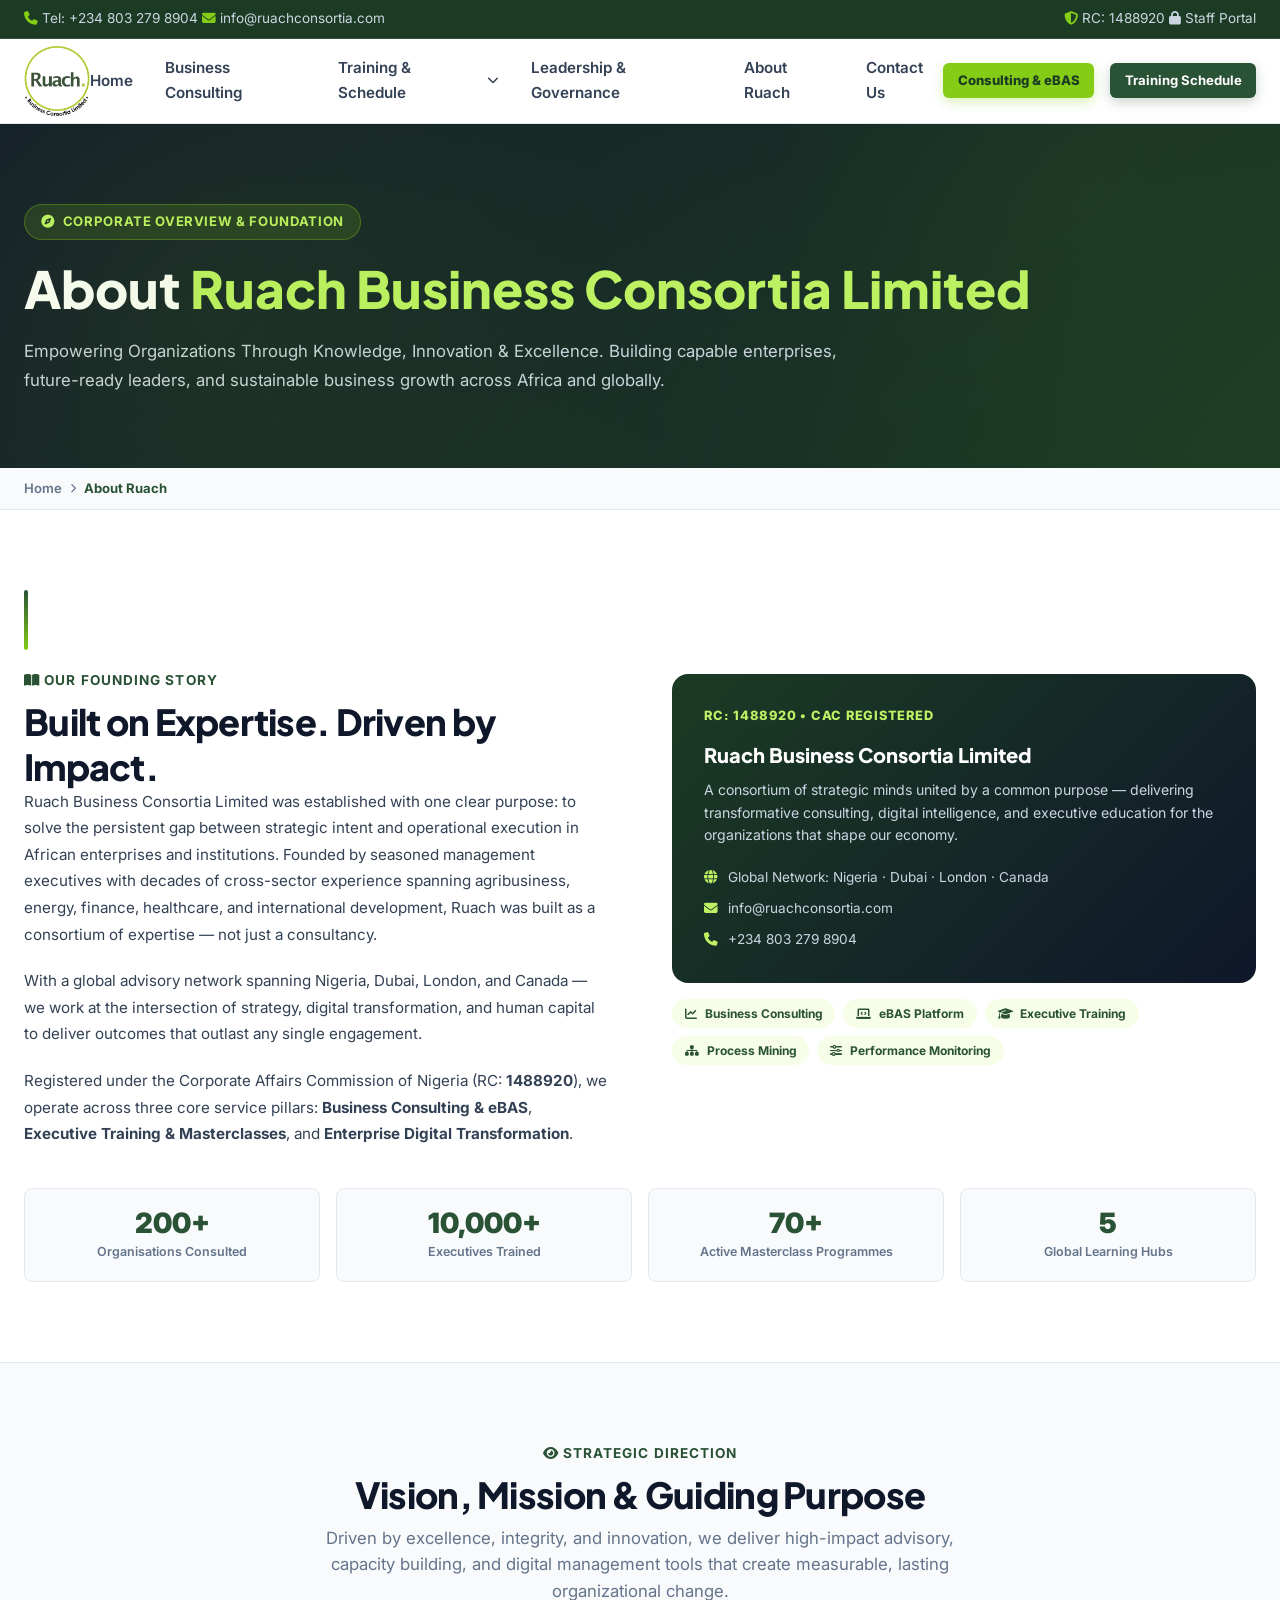
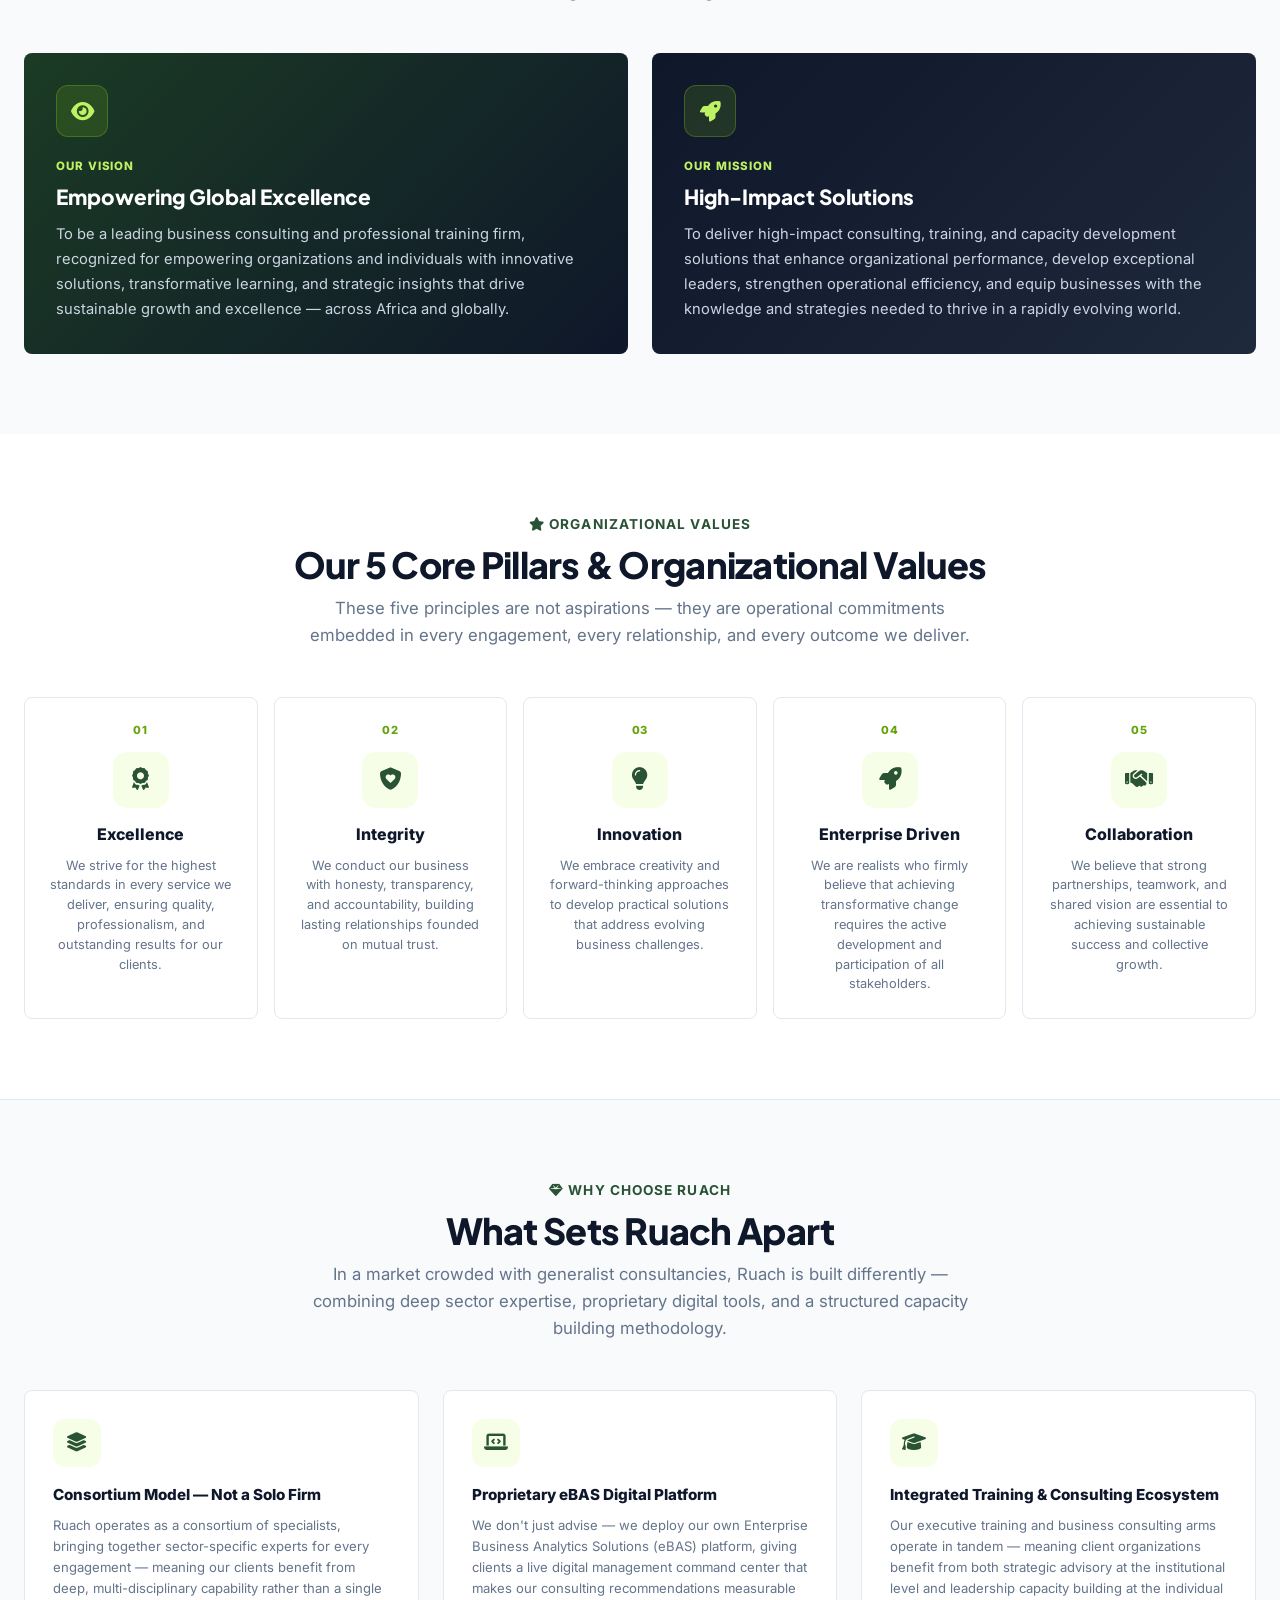
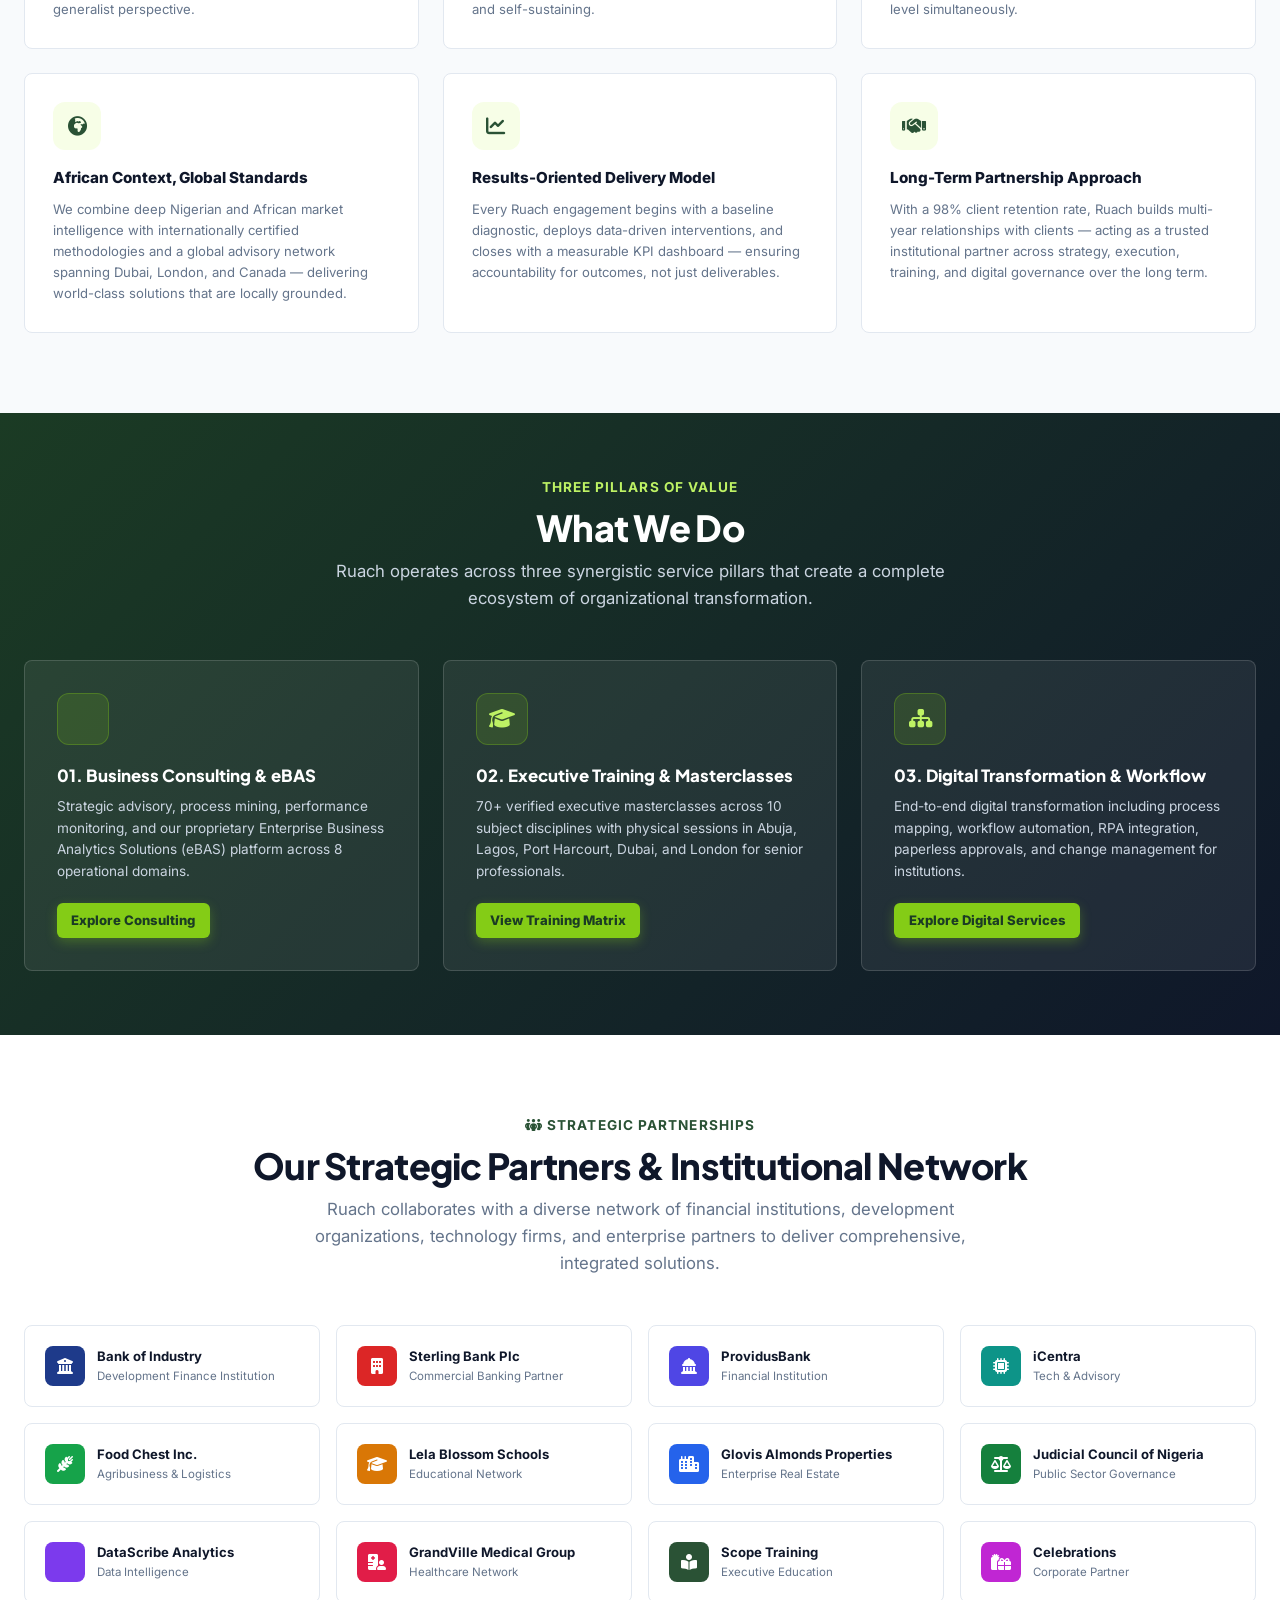
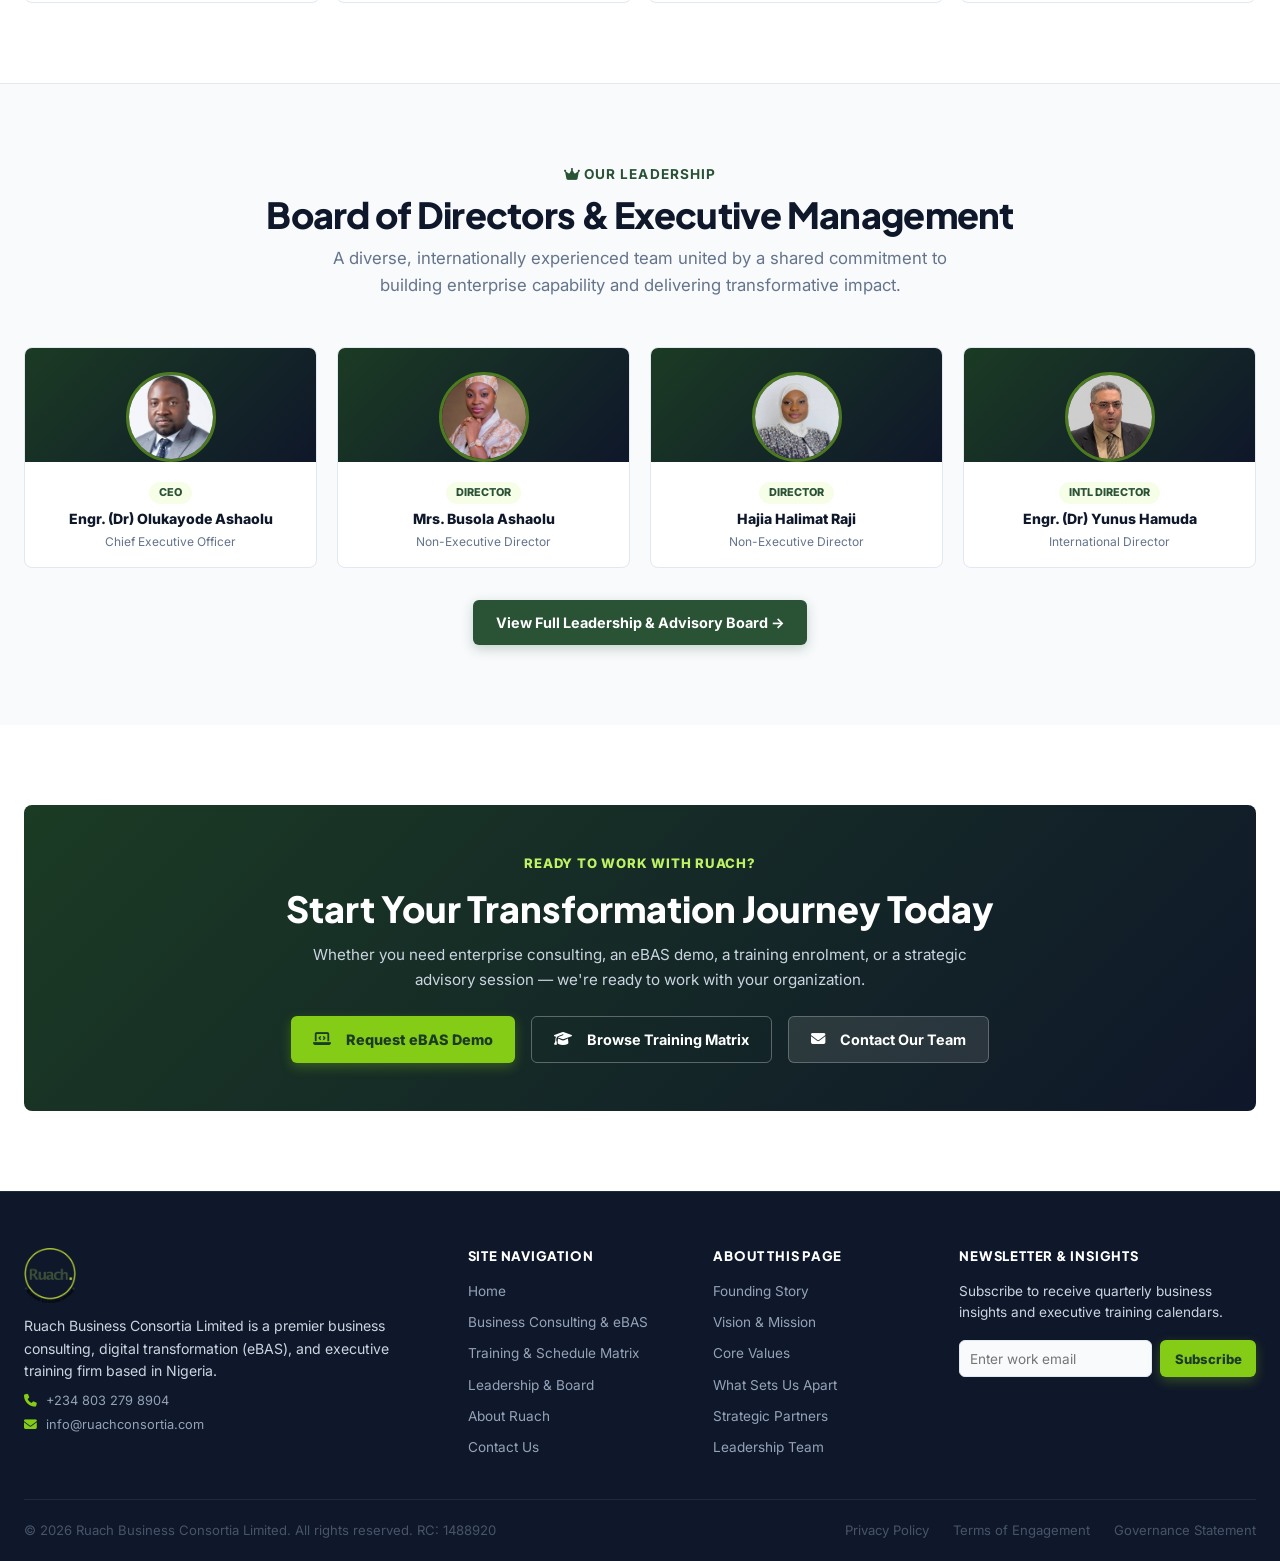
==== commit f8325d47: "Fix mega menu navigation dropdown across all site pages" ====
--- a/about.html
+++ b/about.html
@@ -133,7 +133,12 @@
       <nav class="nav-menu" id="navMenu">
         <a href="index.html" class="nav-link">Home</a>
         <a href="consulting.html" class="nav-link">Business Consulting</a>
-        <a href="trainings.html" class="nav-link">Training &amp; Schedule</a>
+        <div class="nav-item-dropdown">
+          <a href="trainings.html" class="nav-link">Training &amp; Schedule <i class="fa-solid fa-chevron-down" style="font-size: 0.72rem; margin-left: 0.25rem;"></i></a>
+          <div class="mega-menu">
+            <div class="mega-menu-grid"></div>
+          </div>
+        </div>
         <a href="index.html#leadership" class="nav-link">Leadership &amp; Governance</a>
         <a href="about.html" class="nav-link active">About Ruach</a>
         <a href="index.html#contact" class="nav-link">Contact Us</a>
--- a/css/style.css
+++ b/css/style.css
@@ -291,6 +291,15 @@
   z-index: 1001;
 }
 
+.mega-menu::before {
+  content: '';
+  position: absolute;
+  top: -12px;
+  left: 0;
+  width: 100%;
+  height: 12px;
+}
+
 .nav-item-dropdown:hover .mega-menu {
   opacity: 1;
   visibility: visible;
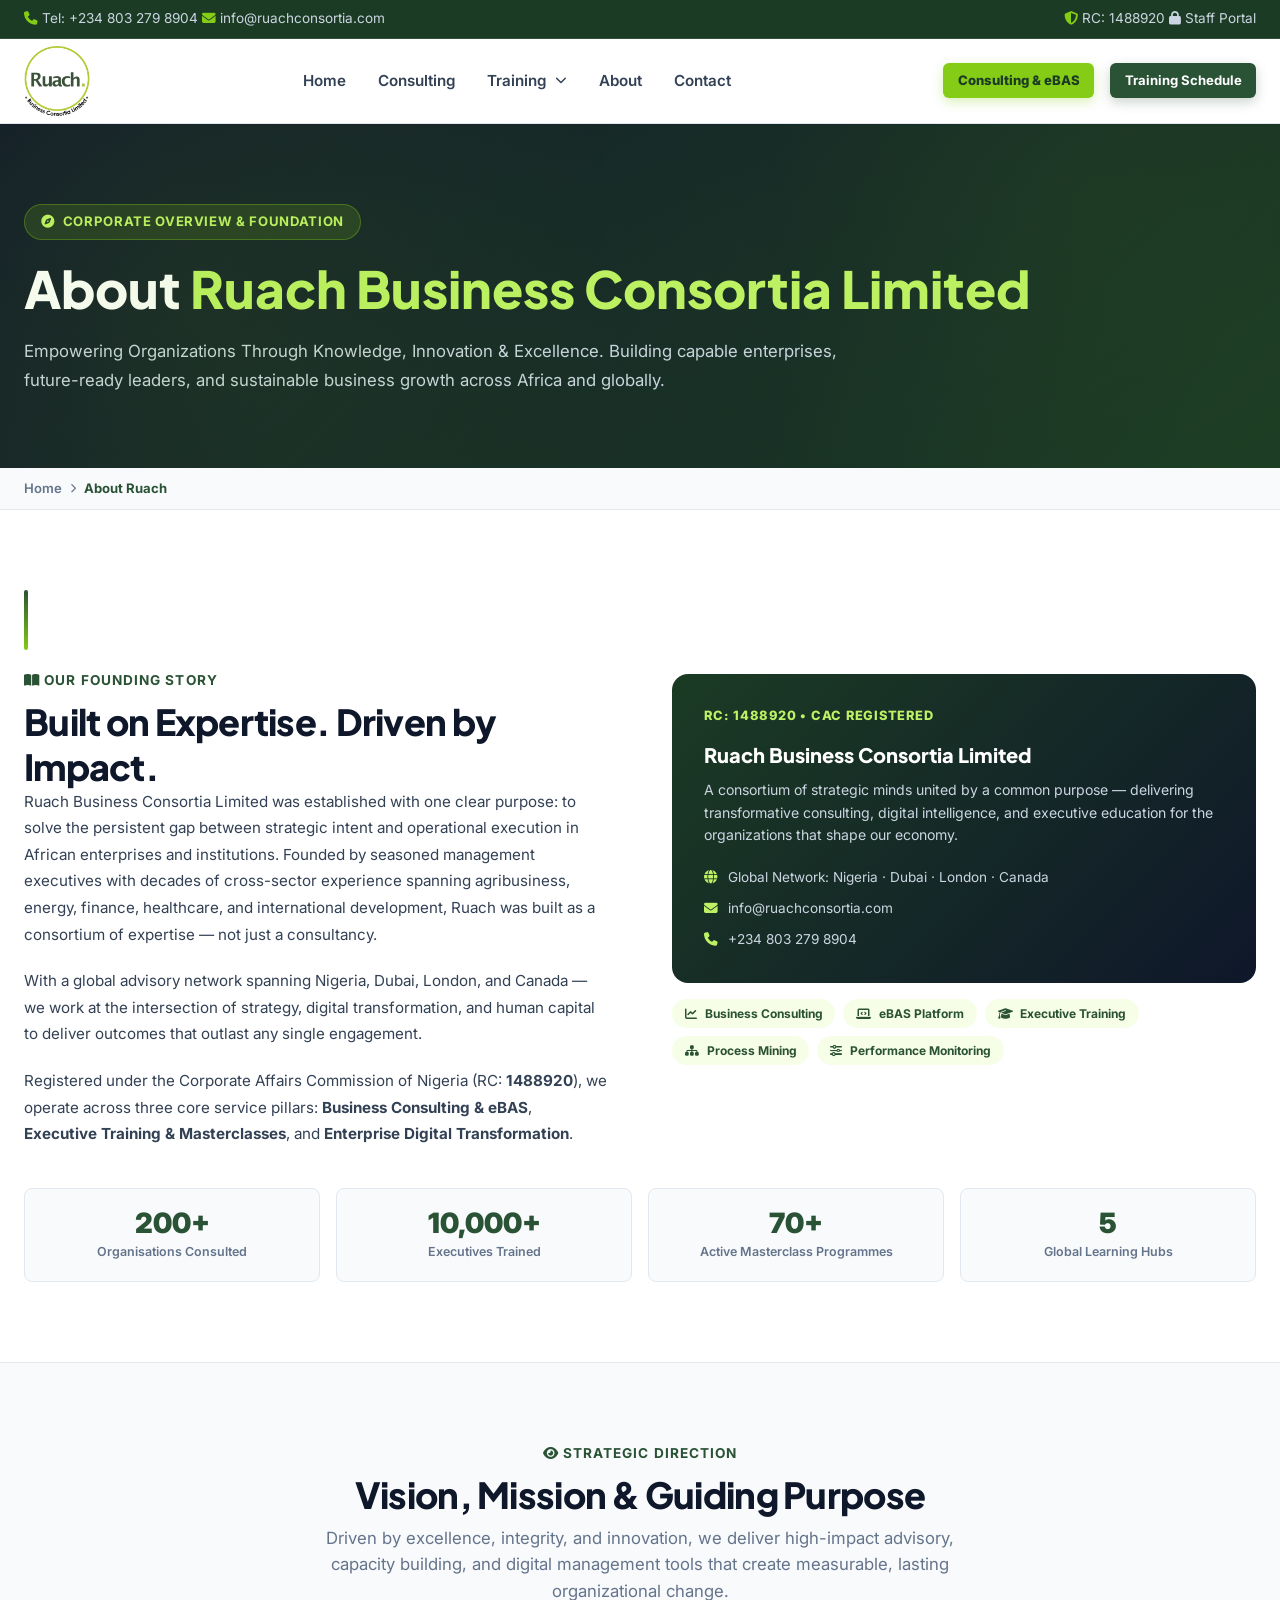
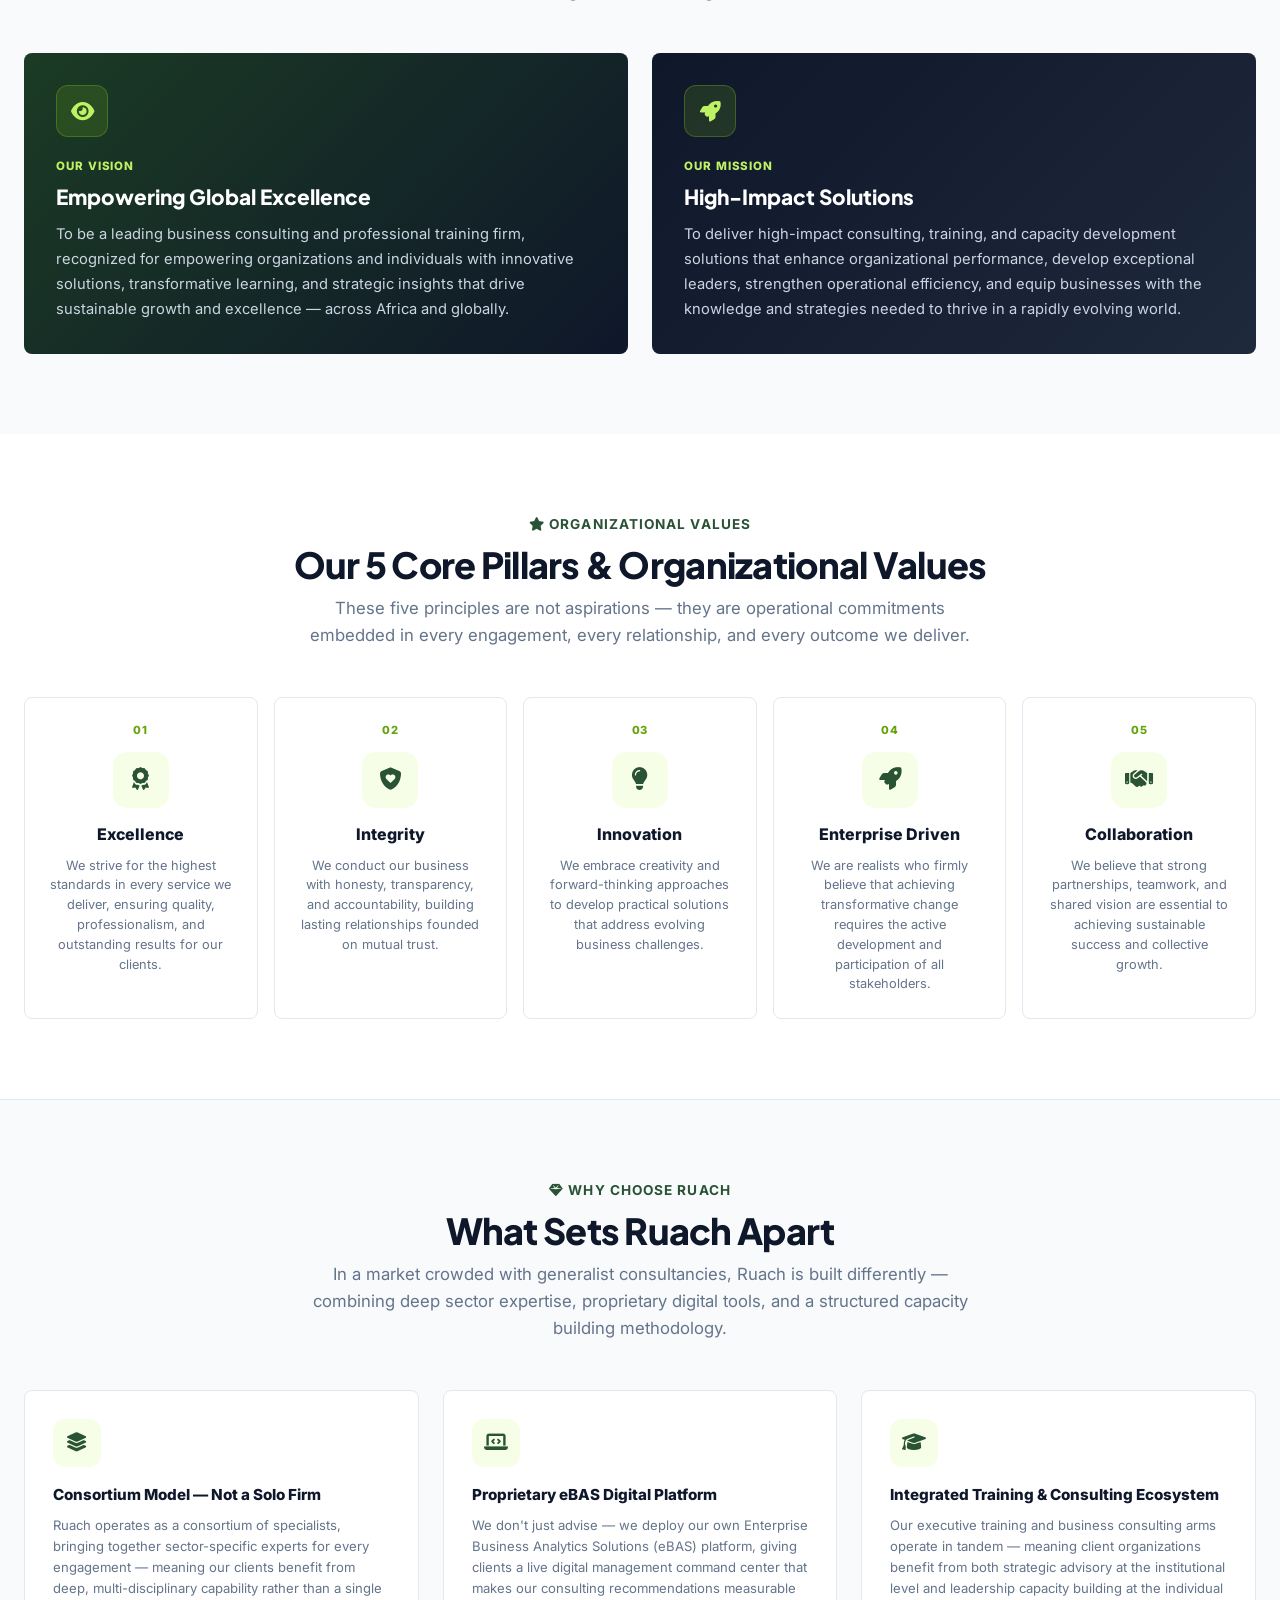
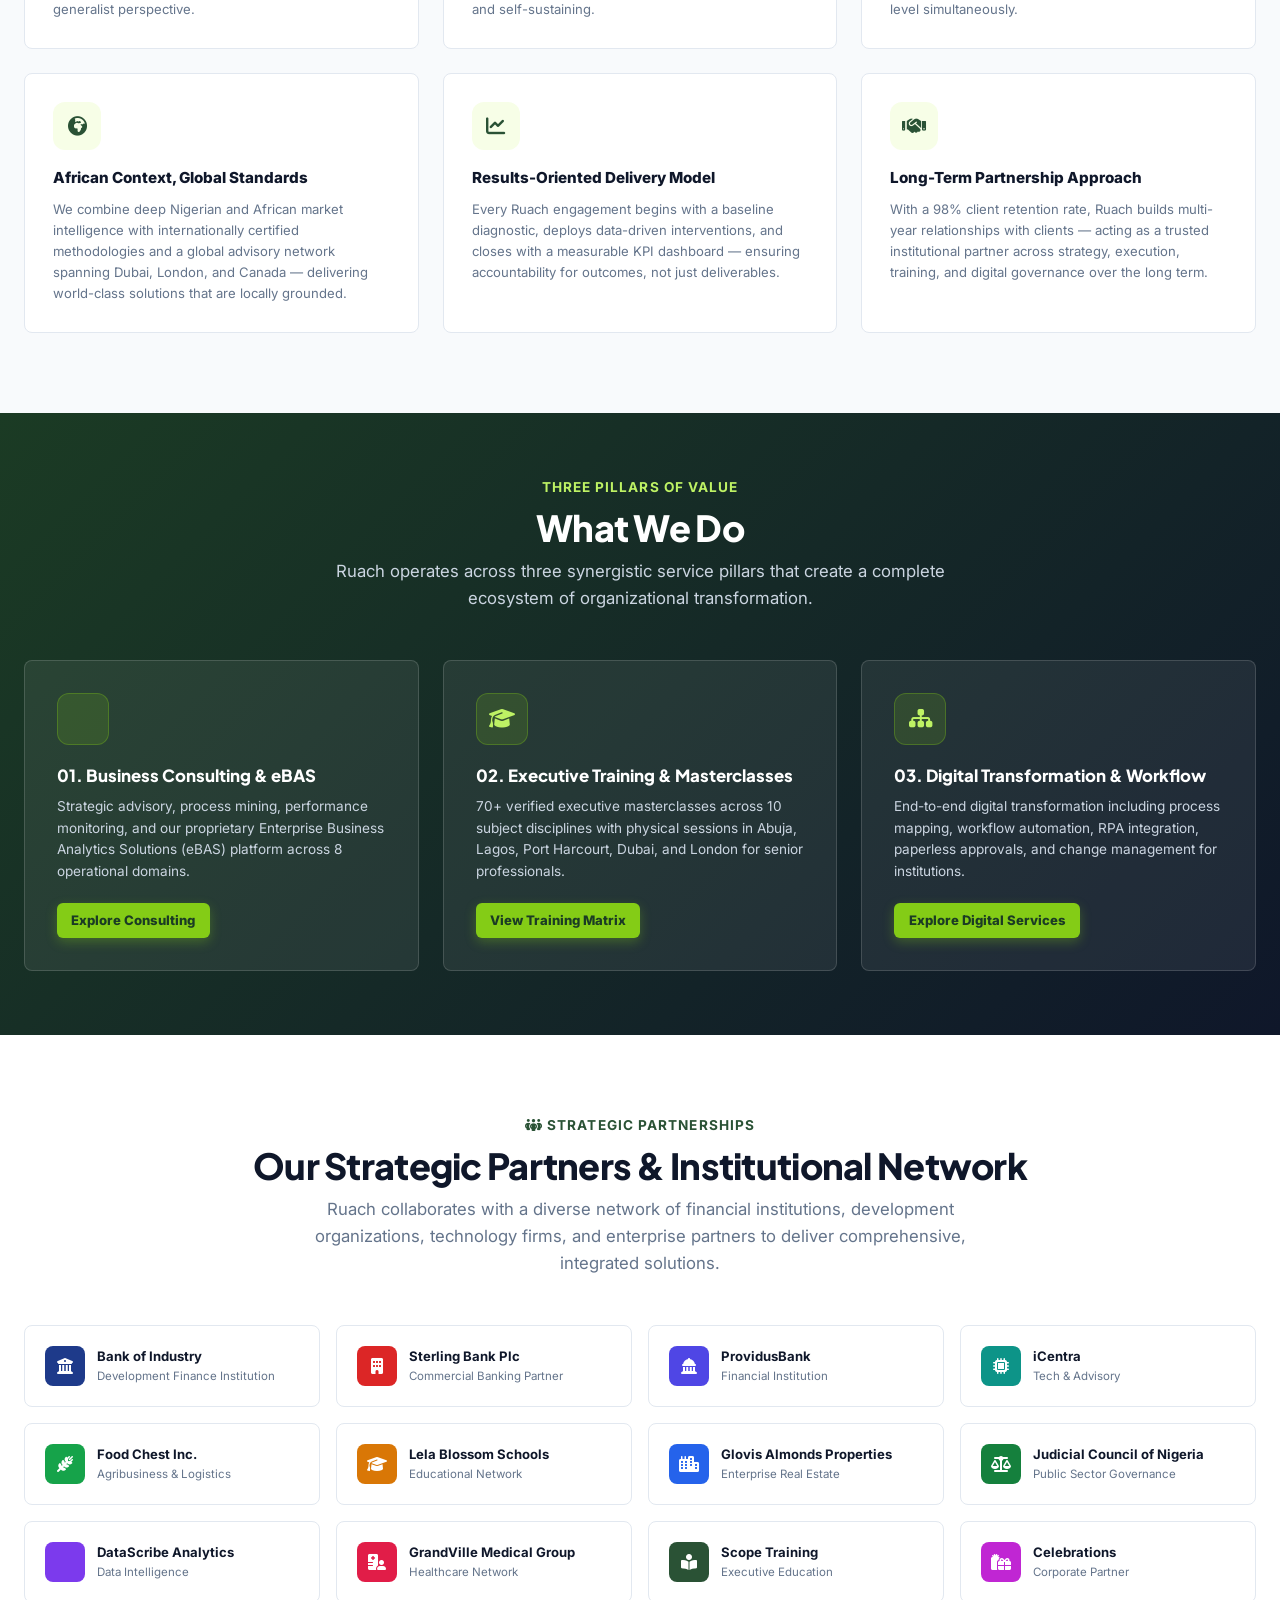
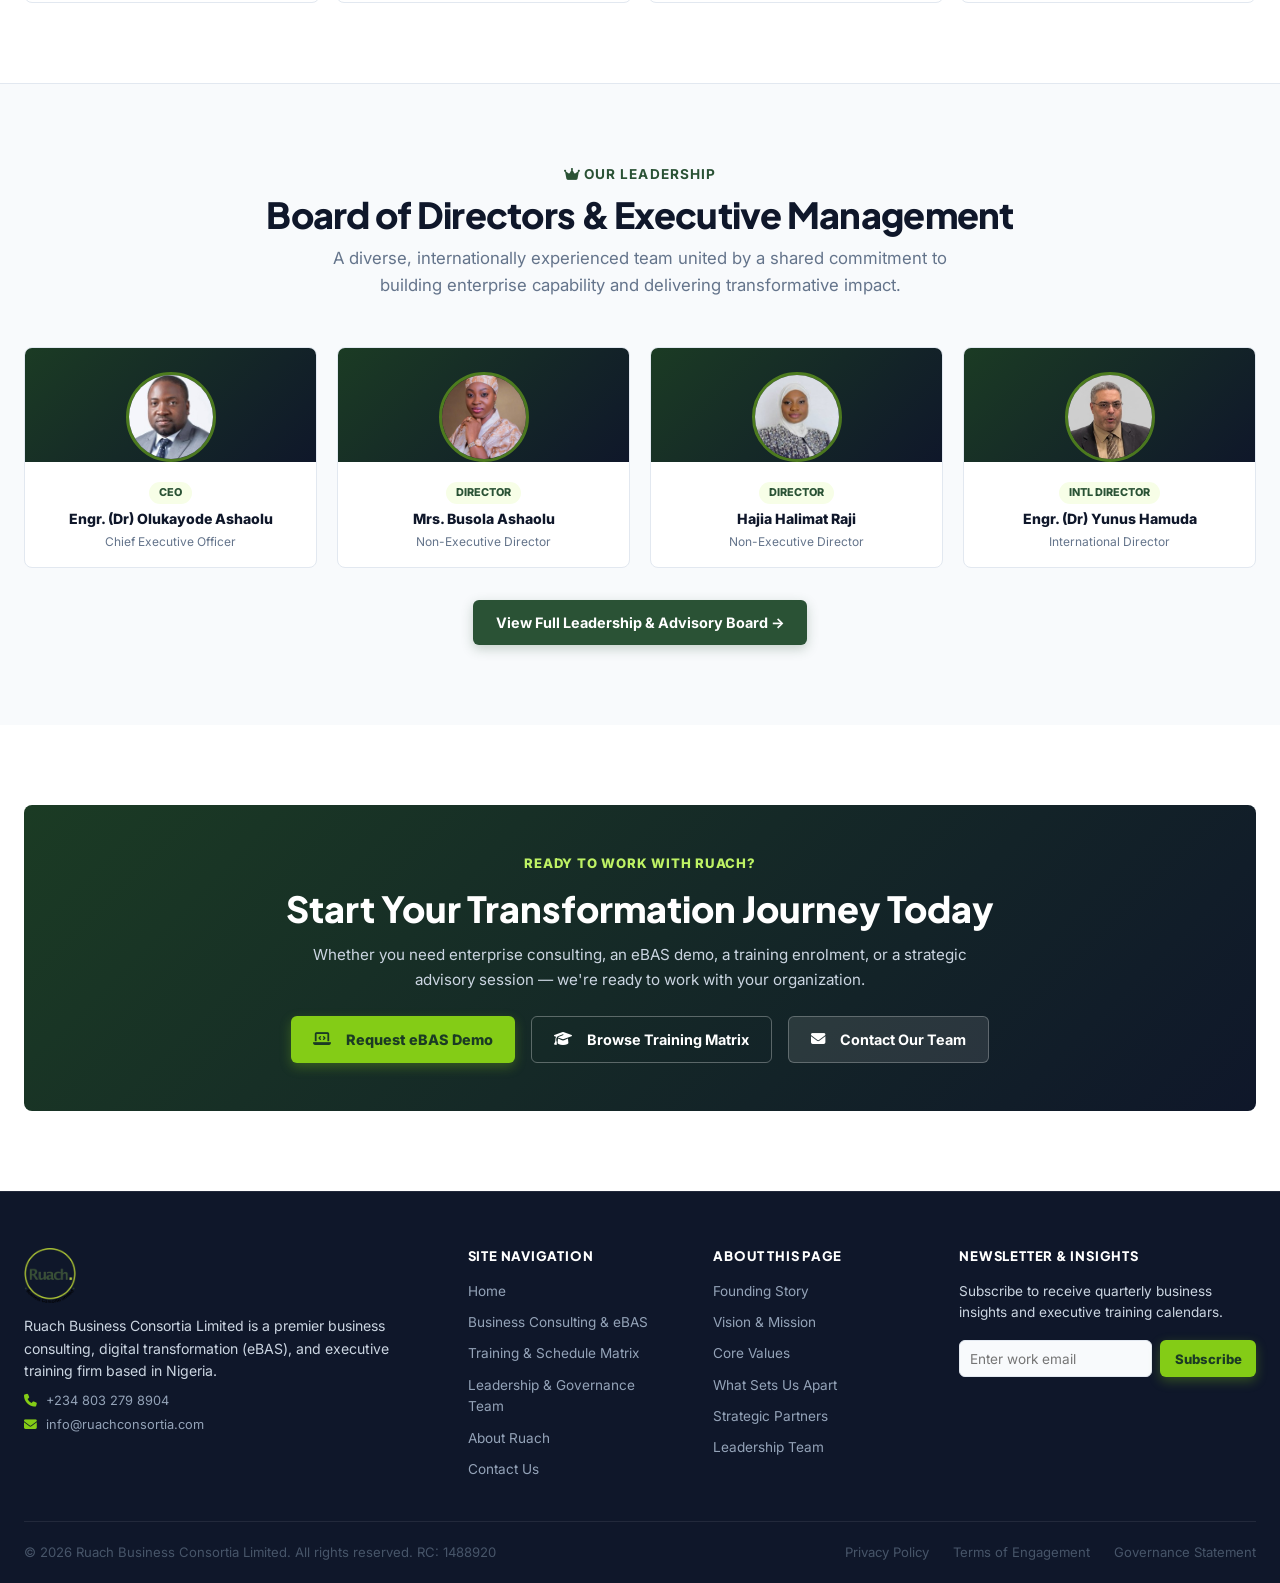
==== commit d5c29416: "Update top navigation items to single-word labels (Home, Consulting, Training, About, Contact) and m" ====
--- a/about.html
+++ b/about.html
@@ -132,16 +132,15 @@
       </a>
       <nav class="nav-menu" id="navMenu">
         <a href="index.html" class="nav-link">Home</a>
-        <a href="consulting.html" class="nav-link">Business Consulting</a>
+        <a href="consulting.html" class="nav-link">Consulting</a>
         <div class="nav-item-dropdown">
-          <a href="trainings.html" class="nav-link">Training &amp; Schedule <i class="fa-solid fa-chevron-down" style="font-size: 0.72rem; margin-left: 0.25rem;"></i></a>
+          <a href="trainings.html" class="nav-link">Training <i class="fa-solid fa-chevron-down" style="font-size: 0.72rem; margin-left: 0.25rem;"></i></a>
           <div class="mega-menu">
             <div class="mega-menu-grid"></div>
           </div>
         </div>
-        <a href="index.html#leadership" class="nav-link">Leadership &amp; Governance</a>
-        <a href="about.html" class="nav-link active">About Ruach</a>
-        <a href="index.html#contact" class="nav-link">Contact Us</a>
+        <a href="about.html" class="nav-link active">About</a>
+        <a href="index.html#contact" class="nav-link">Contact</a>
       </nav>
       <div class="nav-actions">
         <a href="consulting.html" class="btn btn-lime btn-sm">Consulting &amp; eBAS</a>
@@ -434,7 +433,7 @@
             <a href="index.html">Home</a>
             <a href="consulting.html">Business Consulting &amp; eBAS</a>
             <a href="trainings.html">Training &amp; Schedule Matrix</a>
-            <a href="index.html#leadership">Leadership &amp; Board</a>
+            <a href="index.html#leadership">Leadership &amp; Governance Team</a>
             <a href="about.html">About Ruach</a>
             <a href="index.html#contact">Contact Us</a>
           </div>
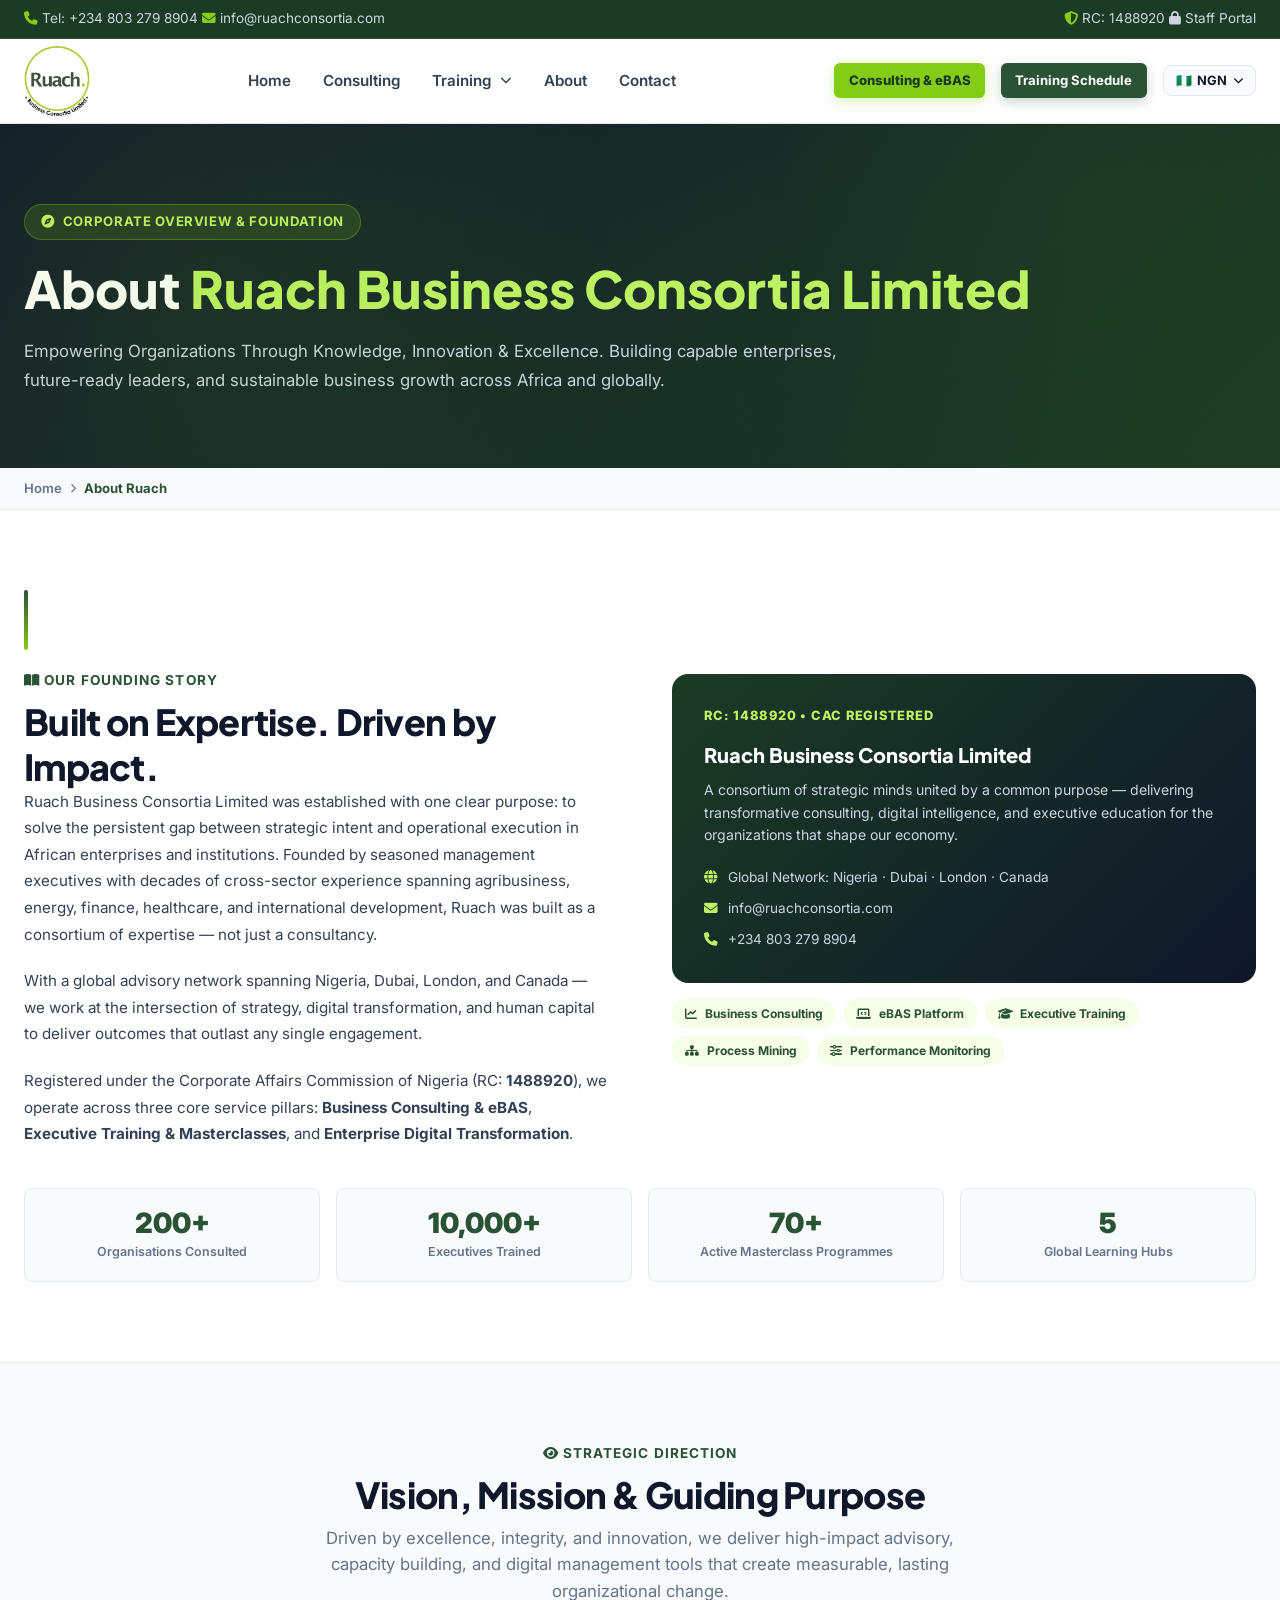
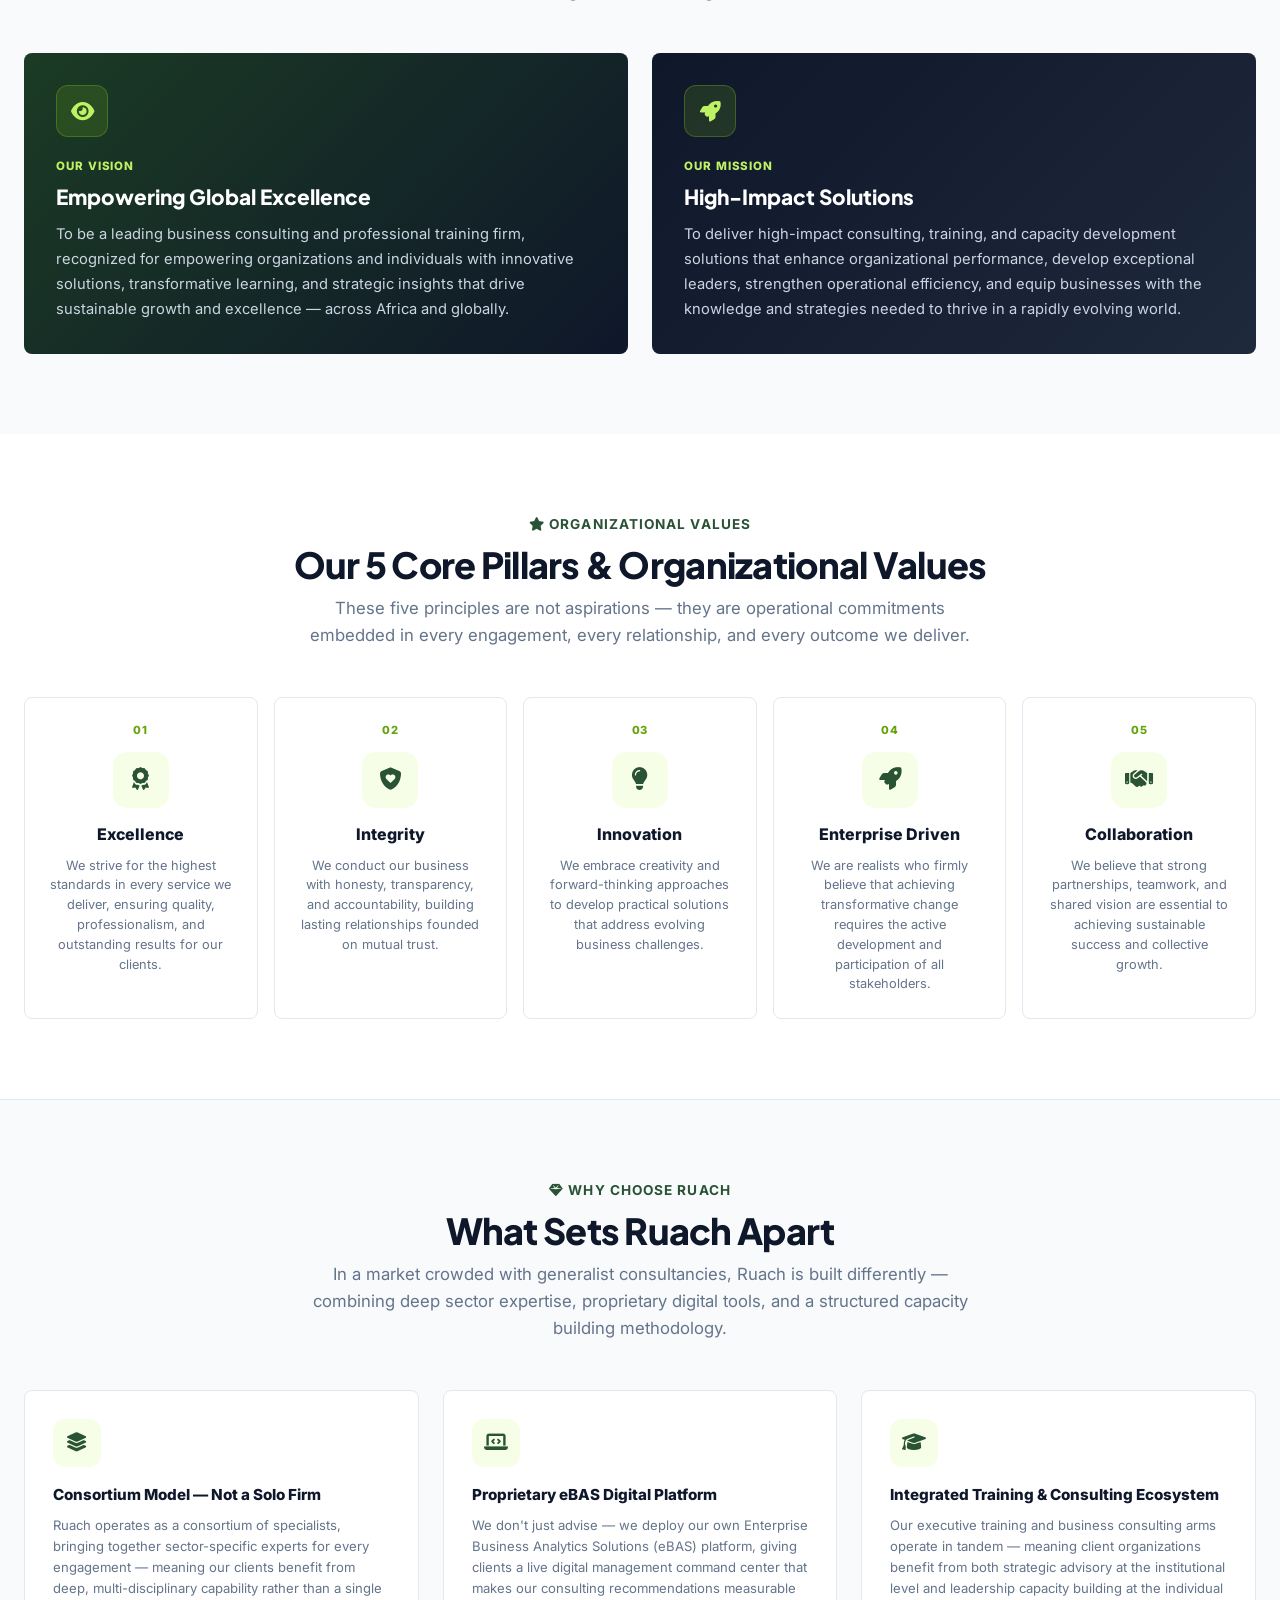
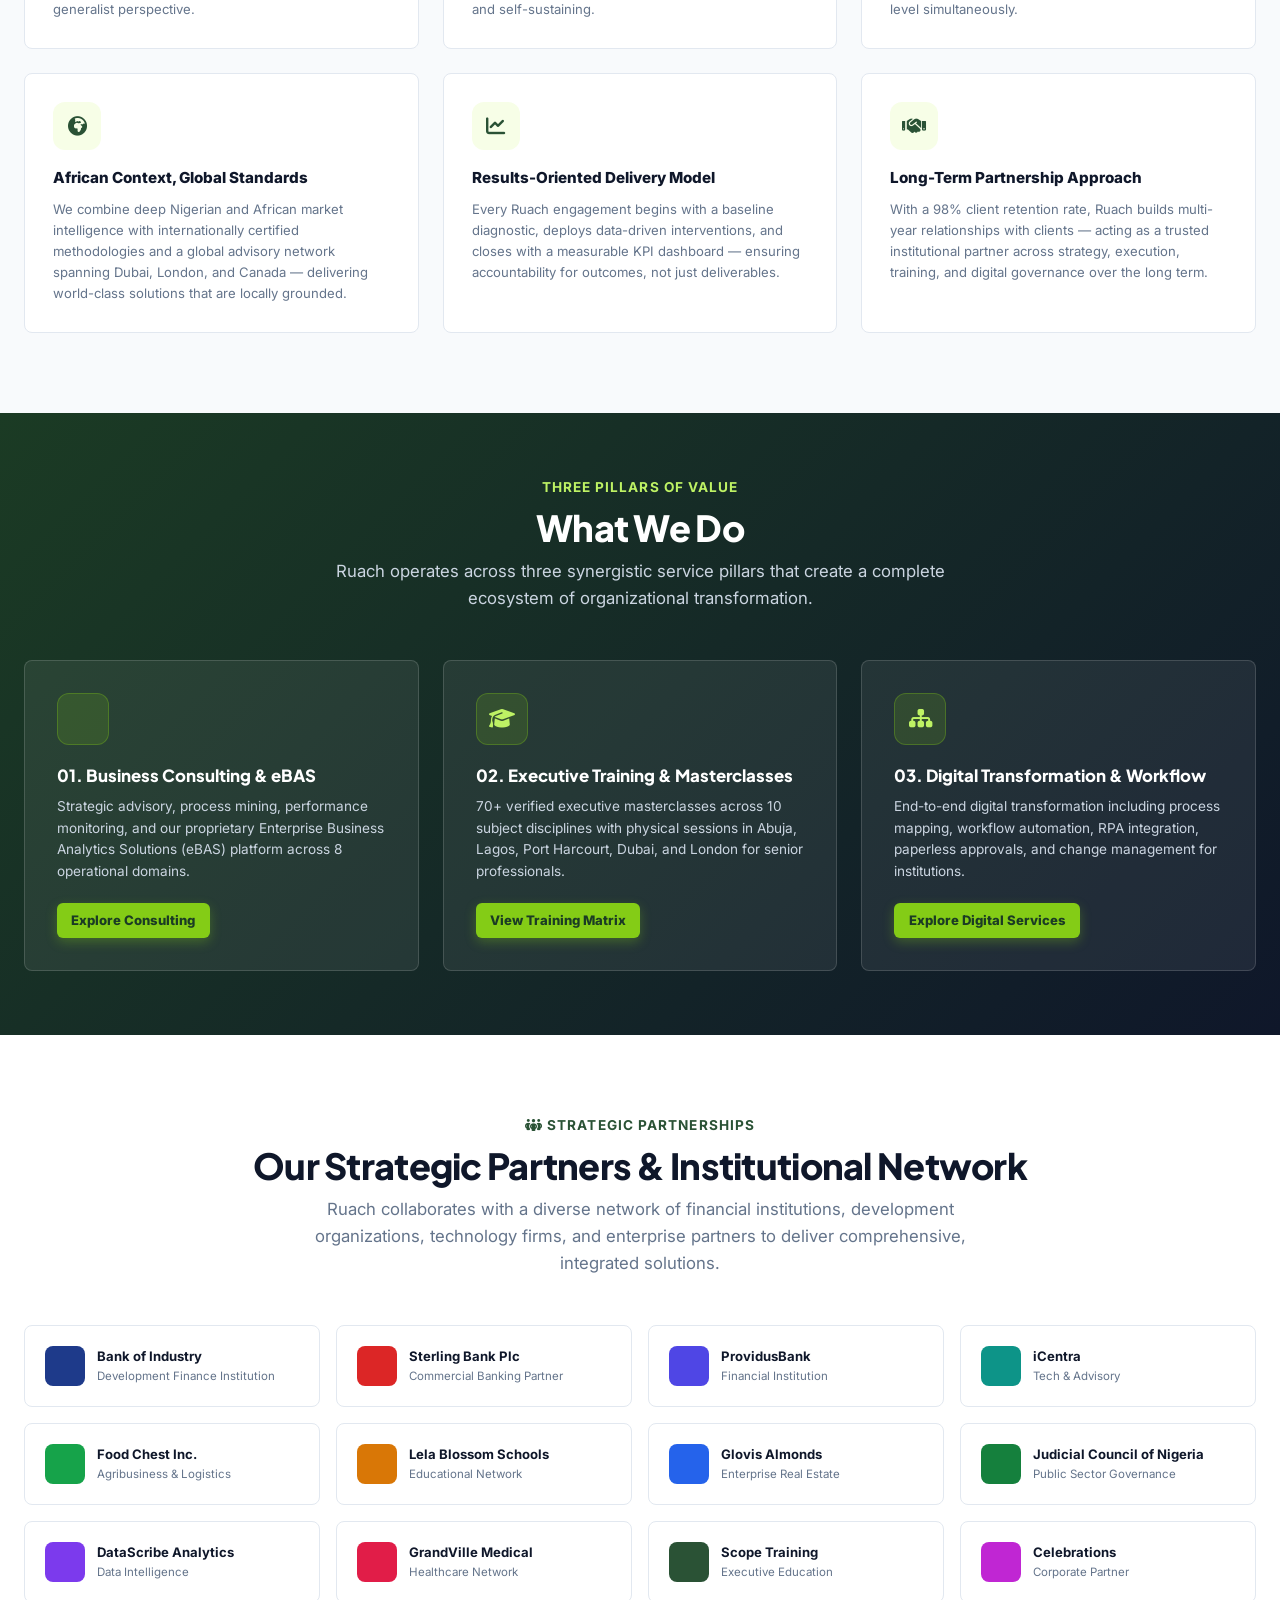
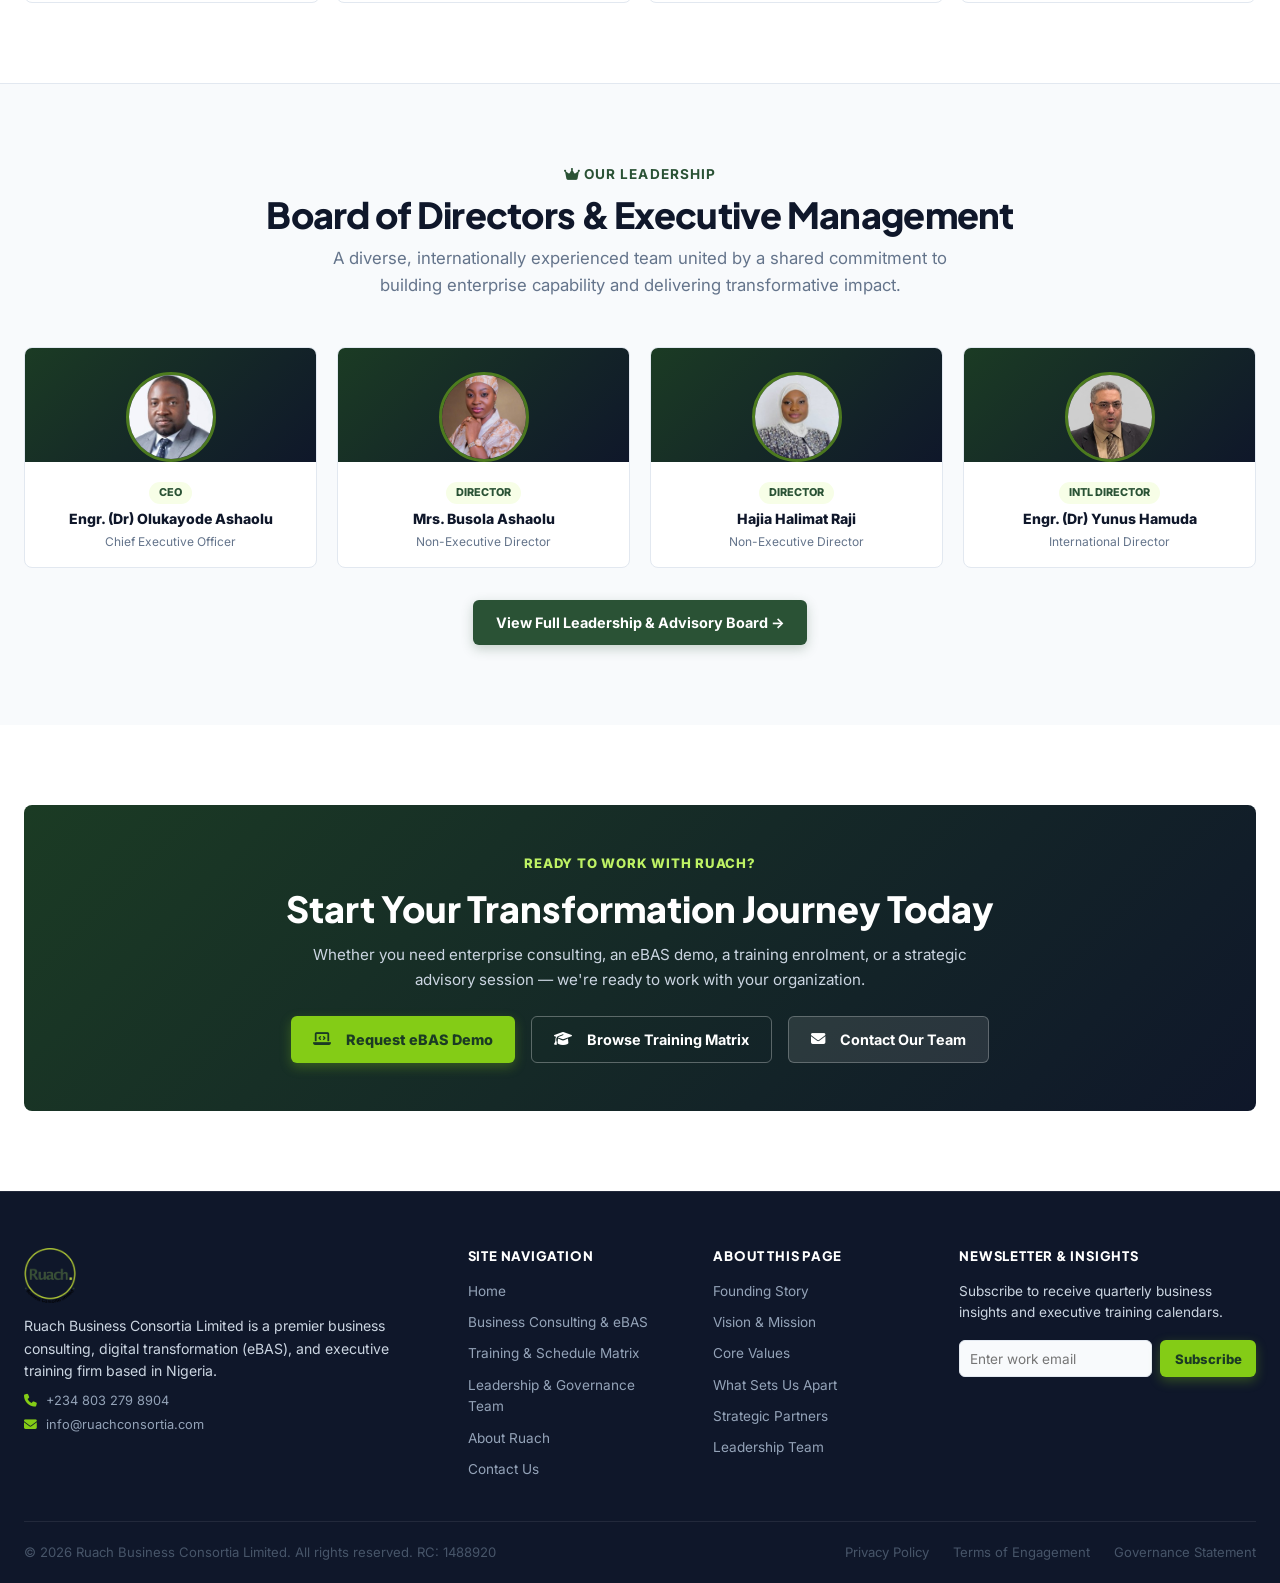
==== commit 3db3ad29: "Add currency switcher dropdown (NGN, USD, GBP) to top nav bar across all pages with live price forma" ====
--- a/about.html
+++ b/about.html
@@ -145,6 +145,27 @@
       <div class="nav-actions">
         <a href="consulting.html" class="btn btn-lime btn-sm">Consulting &amp; eBAS</a>
         <a href="trainings.html" class="btn btn-primary btn-sm">Training Schedule</a>
+
+        <!-- Currency Selector Button -->
+        <div class="currency-selector" id="currencySelector">
+          <button type="button" class="currency-btn" id="currencyBtn" onclick="toggleCurrencyDropdown(event)" title="Select Display Currency">
+            <span id="currBtnFlag">🇳🇬</span>
+            <span id="currBtnCode">NGN</span>
+            <i class="fa-solid fa-chevron-down" style="font-size: 0.65rem;"></i>
+          </button>
+          <div class="currency-dropdown" id="currencyDropdown">
+            <button type="button" class="currency-opt" id="currOpt-NGN" onclick="setActiveCurrency('NGN')">
+              <span>🇳🇬</span> <strong>NGN</strong> <span class="curr-desc">(₦)</span>
+            </button>
+            <button type="button" class="currency-opt" id="currOpt-USD" onclick="setActiveCurrency('USD')">
+              <span>🇺🇸</span> <strong>USD</strong> <span class="curr-desc">($)</span>
+            </button>
+            <button type="button" class="currency-opt" id="currOpt-GBP" onclick="setActiveCurrency('GBP')">
+              <span>🇬🇧</span> <strong>GBP</strong> <span class="curr-desc">(£)</span>
+            </button>
+          </div>
+        </div>
+
         <button class="mobile-nav-toggle" id="mobileNavToggle"><i class="fa-solid fa-bars"></i></button>
       </div>
     </div>
--- a/css/style.css
+++ b/css/style.css
@@ -2222,3 +2222,547 @@
   .ebas-flagship-card { padding: 1.5rem; }
   .ebas-title { font-size: 1.4rem; }
 }
+
+/* Explore 10 Training Subject Areas Section */
+.categories-grid {
+  display: grid !important;
+  grid-template-columns: repeat(5, 1fr) !important;
+  gap: 1.25rem !important;
+  width: 100% !important;
+}
+
+.category-card {
+  background: #FFFFFF !important;
+  border: 1.5px solid var(--border-light) !important;
+  border-radius: 16px;
+  padding: 1.85rem 1rem 1.5rem;
+  text-align: center;
+  display: flex;
+  flex-direction: column;
+  align-items: center;
+  justify-content: space-between;
+  min-height: 220px;
+  cursor: pointer;
+  transition: all 0.3s cubic-bezier(0.16, 1, 0.3, 1) !important;
+  box-shadow: 0 2px 8px rgba(15, 23, 42, 0.03);
+}
+
+/* Full Colour Invert Effect on Hover - Card Background Inverts */
+.category-card:hover {
+  background: #0F172A !important; /* Deep Navy Inverted Background */
+  border-color: #84CC16 !important; /* Accent Lime Border */
+  box-shadow: 0 20px 40px -10px rgba(15, 23, 42, 0.35) !important;
+  transform: translateY(-8px) !important;
+}
+
+.category-icon-wrapper {
+  width: 60px;
+  height: 60px;
+  border-radius: 16px;
+  background: #DCFCE7;
+  color: #166534;
+  display: flex;
+  align-items: center;
+  justify-content: center;
+  font-size: 1.45rem;
+  margin-bottom: 1rem;
+  transition: all 0.3s ease !important;
+  flex-shrink: 0;
+}
+
+.category-card:hover .category-icon-wrapper {
+  background: #84CC16 !important;
+  color: #0F172A !important;
+  transform: scale(1.1) !important;
+}
+
+.category-card-title {
+  font-size: 0.98rem;
+  font-weight: 700;
+  color: #0F172A;
+  line-height: 1.35;
+  margin-bottom: 0.85rem;
+  transition: color 0.3s ease !important;
+}
+
+.category-card:hover .category-card-title {
+  color: #FFFFFF !important;
+}
+
+.category-card-count {
+  background: #F1F5F9;
+  color: #64748B;
+  font-size: 0.76rem;
+  font-weight: 700;
+  padding: 0.28rem 0.85rem;
+  border-radius: 50px;
+  display: inline-block;
+  transition: all 0.3s ease !important;
+}
+
+.category-card:hover .category-card-count {
+  background: #84CC16 !important;
+  color: #0F172A !important;
+}
+
+/* Responsive Grid Breakpoints */
+@media (max-width: 1200px) {
+  .categories-grid {
+    grid-template-columns: repeat(5, 1fr);
+    gap: 0.9rem;
+  }
+  .category-card {
+    padding: 1.5rem 0.75rem 1.25rem;
+    min-height: 200px;
+  }
+  .category-card-title {
+    font-size: 0.9rem;
+  }
+}
+
+@media (max-width: 991px) {
+  .categories-grid {
+    grid-template-columns: repeat(3, 1fr);
+    gap: 1.1rem;
+  }
+}
+
+@media (max-width: 640px) {
+  .categories-grid {
+    grid-template-columns: repeat(2, 1fr);
+    gap: 0.9rem;
+  }
+}
+
+@media (max-width: 480px) {
+  .categories-grid {
+    grid-template-columns: 1fr;
+  }
+}
+
+/* ── Partners Infinite Marquee Carousel ───────────────────────── */
+@keyframes marquee-scroll {
+  0%   { transform: translateX(0); }
+  100% { transform: translateX(-50%); }
+}
+
+/* Viewport: clips the scrolling track, fades edges */
+.partners-marquee-viewport {
+  overflow: hidden;
+  width: 100%;
+  padding: 1.25rem 0;
+  -webkit-mask-image: linear-gradient(to right,
+    transparent 0%, black 8%, black 92%, transparent 100%);
+  mask-image: linear-gradient(to right,
+    transparent 0%, black 8%, black 92%, transparent 100%);
+}
+
+/* Track: one continuous flex row, animated by CSS */
+.partners-marquee-track {
+  display: flex;
+  flex-direction: row;
+  flex-wrap: nowrap;
+  gap: 1.25rem;
+  /* The track is doubled in JS so translateX(-50%) = exactly one full set */
+  animation: marquee-scroll 28s linear infinite;
+  width: max-content;
+}
+
+/* Pause on hover */
+.partners-marquee-viewport:hover .partners-marquee-track {
+  animation-play-state: paused;
+}
+
+/* Each partner card – uniform 200 × 150 px */
+.partner-slide-card {
+  flex: 0 0 200px;
+  width: 200px;
+  height: 150px;
+  background: #FFFFFF;
+  border: 1.5px solid #E2E8F0;
+  border-radius: 16px;
+  display: flex;
+  flex-direction: column;
+  align-items: center;
+  justify-content: center;
+  gap: 0.5rem;
+  padding: 1rem 0.75rem;
+  box-shadow: 0 2px 10px rgba(15, 23, 42, 0.05);
+  box-sizing: border-box;
+  transition: box-shadow 0.25s ease, border-color 0.25s ease, transform 0.25s ease;
+}
+
+.partner-slide-card:hover {
+  border-color: #84CC16;
+  box-shadow: 0 8px 24px rgba(15, 23, 42, 0.12);
+  transform: translateY(-3px);
+}
+
+/* Logo image box – fixed display area so all logos look uniform */
+.partner-logo-frame {
+  width: 140px;
+  height: 64px;
+  display: flex;
+  align-items: center;
+  justify-content: center;
+}
+
+.partner-logo-img {
+  max-width: 130px;
+  max-height: 58px;
+  width: auto;
+  height: auto;
+  object-fit: contain;
+  display: block;
+  filter: grayscale(20%) contrast(110%);
+  transition: filter 0.3s ease, transform 0.3s ease;
+}
+
+.partner-slide-card:hover .partner-logo-img {
+  filter: none;
+  transform: scale(1.06);
+}
+
+/* Fallback text when image fails to load */
+.partner-text-badge {
+  font-size: 0.78rem;
+  font-weight: 700;
+  text-align: center;
+  line-height: 1.3;
+  word-break: break-word;
+}
+
+/* Partner name label below logo */
+.partner-slide-name {
+  font-size: 0.72rem;
+  font-weight: 600;
+  color: #0F172A;
+  text-align: center;
+  line-height: 1.3;
+}
+
+/* ── STAFF PORTAL AUTH & CMS STYLES ────────────────────────────────────────── */
+
+/* Login Gate */
+.admin-login-gate {
+  display: flex;
+  justify-content: center;
+  align-items: center;
+  padding: 3rem 1rem;
+}
+
+.admin-login-card {
+  background: #1E293B;
+  border: 1px solid rgba(255, 255, 255, 0.1);
+  border-radius: 20px;
+  padding: 2.5rem 2rem;
+  width: 100%;
+  max-width: 440px;
+  box-shadow: 0 20px 40px rgba(0, 0, 0, 0.4);
+}
+
+.admin-login-logo {
+  text-align: center;
+  margin-bottom: 1.75rem;
+}
+
+.admin-login-error {
+  background: rgba(239, 68, 68, 0.15);
+  color: #F87171;
+  border: 1px solid rgba(239, 68, 68, 0.3);
+  border-radius: 8px;
+  padding: 0.75rem 1rem;
+  font-size: 0.85rem;
+  margin-bottom: 1.25rem;
+  text-align: center;
+}
+
+.admin-form-group {
+  margin-bottom: 1.25rem;
+}
+
+.admin-form-label {
+  display: block;
+  font-size: 0.82rem;
+  font-weight: 600;
+  color: #CBD5E1;
+  margin-bottom: 0.4rem;
+}
+
+.admin-form-input {
+  width: 100%;
+  padding: 0.75rem 1rem;
+  background: #0F172A;
+  border: 1px solid #334155;
+  border-radius: 10px;
+  color: #F8FAFC;
+  font-size: 0.95rem;
+  box-sizing: border-box;
+  transition: border-color 0.2s ease;
+}
+
+.admin-form-input:focus {
+  outline: none;
+  border-color: #84CC16;
+  box-shadow: 0 0 0 3px rgba(132, 204, 22, 0.15);
+}
+
+.admin-pwd-toggle {
+  position: absolute;
+  right: 12px;
+  top: 50%;
+  transform: translateY(-50%);
+  background: none;
+  border: none;
+  color: #64748B;
+  cursor: pointer;
+  padding: 4px;
+}
+
+.admin-pwd-toggle:hover {
+  color: #94A3B8;
+}
+
+/* Dashboard Tabs */
+.admin-tabs {
+  display: flex;
+  gap: 0.5rem;
+  border-bottom: 1px solid rgba(255, 255, 255, 0.1);
+  margin-bottom: 1.75rem;
+  overflow-x: auto;
+}
+
+.admin-tab-btn {
+  background: none;
+  border: none;
+  border-bottom: 2px solid transparent;
+  color: #94A3B8;
+  padding: 0.75rem 1.25rem;
+  font-size: 0.9rem;
+  font-weight: 600;
+  cursor: pointer;
+  display: flex;
+  align-items: center;
+  gap: 0.5rem;
+  transition: all 0.2s ease;
+  white-space: nowrap;
+}
+
+.admin-tab-btn:hover {
+  color: #F8FAFC;
+}
+
+.admin-tab-btn.active {
+  color: #84CC16;
+  border-bottom-color: #84CC16;
+}
+
+.admin-tab-panel {
+  display: none;
+}
+
+.admin-tab-panel.active {
+  display: block;
+}
+
+/* CMS Table & Controls */
+.cms-table {
+  width: 100%;
+  border-collapse: separate;
+  border-spacing: 0;
+}
+
+.cms-action-btn {
+  width: 28px;
+  height: 28px;
+  border-radius: 6px;
+  border: none;
+  display: inline-flex;
+  align-items: center;
+  justify-content: center;
+  cursor: pointer;
+  font-size: 0.75rem;
+  transition: opacity 0.2s ease;
+}
+
+.cms-action-btn:hover {
+  opacity: 0.8;
+}
+
+.cms-edit-btn { background: rgba(59, 130, 246, 0.2); color: #60A5FA; border: 1px solid rgba(59, 130, 246, 0.3); }
+.cms-add-btn  { background: rgba(132, 204, 22, 0.2); color: #BEF264; border: 1px solid rgba(132, 204, 22, 0.3); }
+.cms-del-btn  { background: rgba(239, 68, 68, 0.2); color: #F87171; border: 1px solid rgba(239, 68, 68, 0.3); }
+
+/* CMS Modals */
+.cms-modal-overlay {
+  position: fixed;
+  top: 0;
+  left: 0;
+  width: 100vw;
+  height: 100vh;
+  background: rgba(0, 0, 0, 0.75);
+  backdrop-filter: blur(4px);
+  z-index: 9999;
+  display: flex;
+  align-items: center;
+  justify-content: center;
+  padding: 1rem;
+  box-sizing: border-box;
+}
+
+.cms-modal-box {
+  background: #1E293B;
+  border: 1px solid rgba(255, 255, 255, 0.12);
+  border-radius: 16px;
+  width: 100%;
+  max-width: 680px;
+  max-height: 90vh;
+  display: flex;
+  flex-direction: column;
+  box-shadow: 0 25px 50px rgba(0, 0, 0, 0.5);
+  overflow: hidden;
+}
+
+.cms-modal-header {
+  padding: 1.25rem 1.5rem;
+  border-bottom: 1px solid rgba(255, 255, 255, 0.08);
+  display: flex;
+  justify-content: space-between;
+  align-items: center;
+}
+
+.cms-modal-body {
+  padding: 1.5rem;
+  overflow-y: auto;
+  flex: 1;
+}
+
+.cms-modal-footer {
+  padding: 1rem 1.5rem;
+  border-top: 1px solid rgba(255, 255, 255, 0.08);
+  display: flex;
+  justify-content: flex-end;
+  gap: 0.75rem;
+  background: #0F172A;
+}
+
+.cms-form-grid {
+  display: grid;
+  grid-template-columns: repeat(2, 1fr);
+  gap: 1rem;
+}
+
+.cms-form-group {
+  display: flex;
+  flex-direction: column;
+}
+
+.cms-label {
+  font-size: 0.8rem;
+  font-weight: 600;
+  color: #CBD5E1;
+  margin-bottom: 0.35rem;
+}
+
+.cms-input {
+  background: #0F172A;
+  border: 1px solid #334155;
+  border-radius: 8px;
+  padding: 0.65rem 0.85rem;
+  color: #F8FAFC;
+  font-size: 0.88rem;
+  font-family: inherit;
+  box-sizing: border-box;
+}
+
+.cms-input:focus {
+  outline: none;
+  border-color: #84CC16;
+}
+
+select.cms-input option {
+  background: #0F172A;
+  color: #F8FAFC;
+}
+
+/* ── CURRENCY SELECTOR BUTTON & DROPDOWN ───────────────────────────────────── */
+.currency-selector {
+  position: relative;
+  display: inline-block;
+}
+
+.currency-btn {
+  display: inline-flex;
+  align-items: center;
+  gap: 0.35rem;
+  background: var(--bg-slate, #F1F5F9);
+  border: 1px solid var(--border-light, #E2E8F0);
+  color: var(--primary-navy, #0F172A);
+  font-weight: 700;
+  font-size: 0.8rem;
+  padding: 0.45rem 0.75rem;
+  border-radius: 8px;
+  cursor: pointer;
+  transition: all 0.2s ease;
+  white-space: nowrap;
+}
+
+.currency-btn:hover {
+  background: #FFFFFF;
+  border-color: var(--primary-green, #84CC16);
+  color: var(--primary-green-dark, #15803D);
+  box-shadow: 0 2px 8px rgba(15, 23, 42, 0.08);
+}
+
+.currency-dropdown {
+  position: absolute;
+  right: 0;
+  top: calc(100% + 6px);
+  background: #FFFFFF;
+  border: 1px solid var(--border-light, #E2E8F0);
+  border-radius: 10px;
+  box-shadow: 0 10px 30px rgba(15, 23, 42, 0.15);
+  padding: 0.35rem;
+  width: 145px;
+  display: none;
+  flex-direction: column;
+  gap: 2px;
+  z-index: 2000;
+}
+
+.currency-dropdown.active {
+  display: flex;
+}
+
+.currency-opt {
+  display: flex;
+  align-items: center;
+  gap: 0.45rem;
+  background: none;
+  border: none;
+  padding: 0.5rem 0.65rem;
+  border-radius: 6px;
+  color: var(--primary-navy, #0F172A);
+  font-size: 0.8rem;
+  font-weight: 600;
+  cursor: pointer;
+  text-align: left;
+  transition: background 0.15s ease, color 0.15s ease;
+  width: 100%;
+  box-sizing: border-box;
+}
+
+.currency-opt:hover, .currency-opt.active {
+  background: rgba(132, 204, 22, 0.15);
+  color: var(--primary-navy, #0F172A);
+}
+
+.currency-opt .curr-desc {
+  font-size: 0.75rem;
+  color: var(--text-muted, #64748B);
+  margin-left: auto;
+  font-weight: 500;
+}
+
+
+
